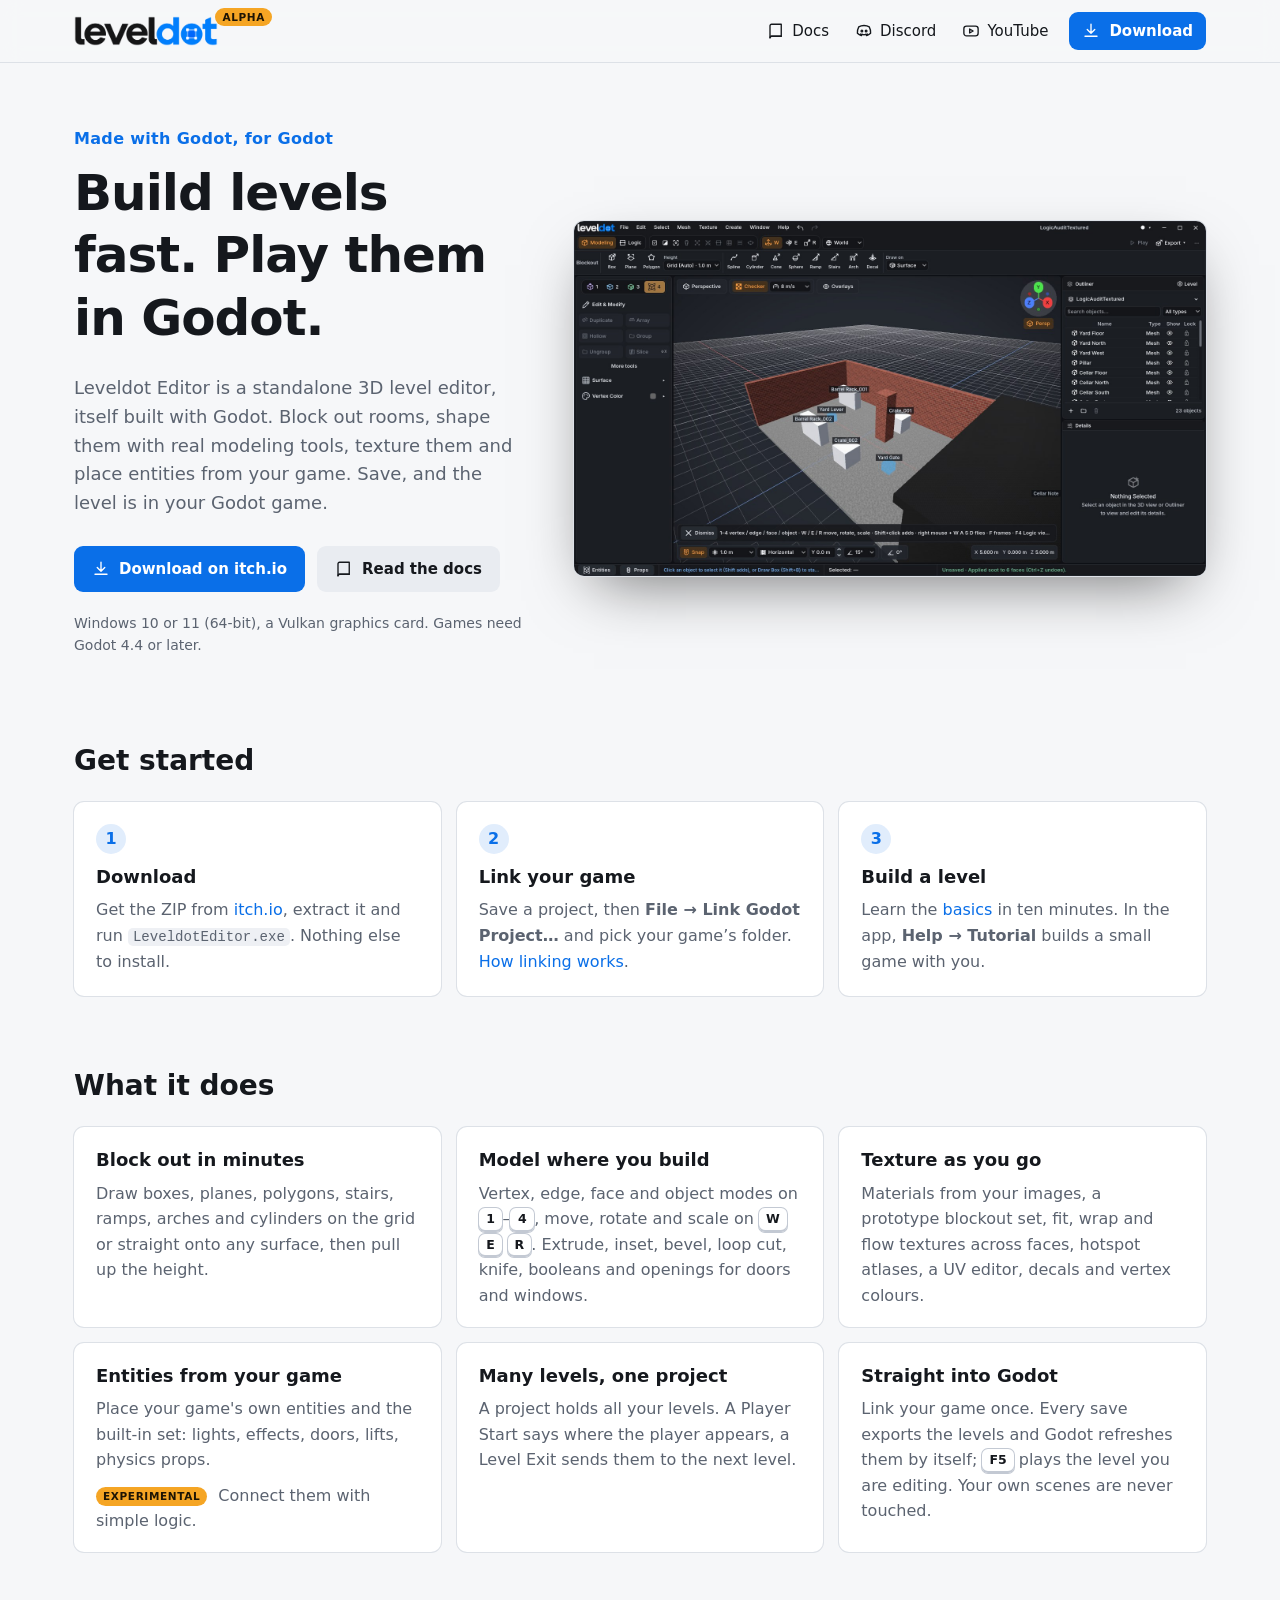
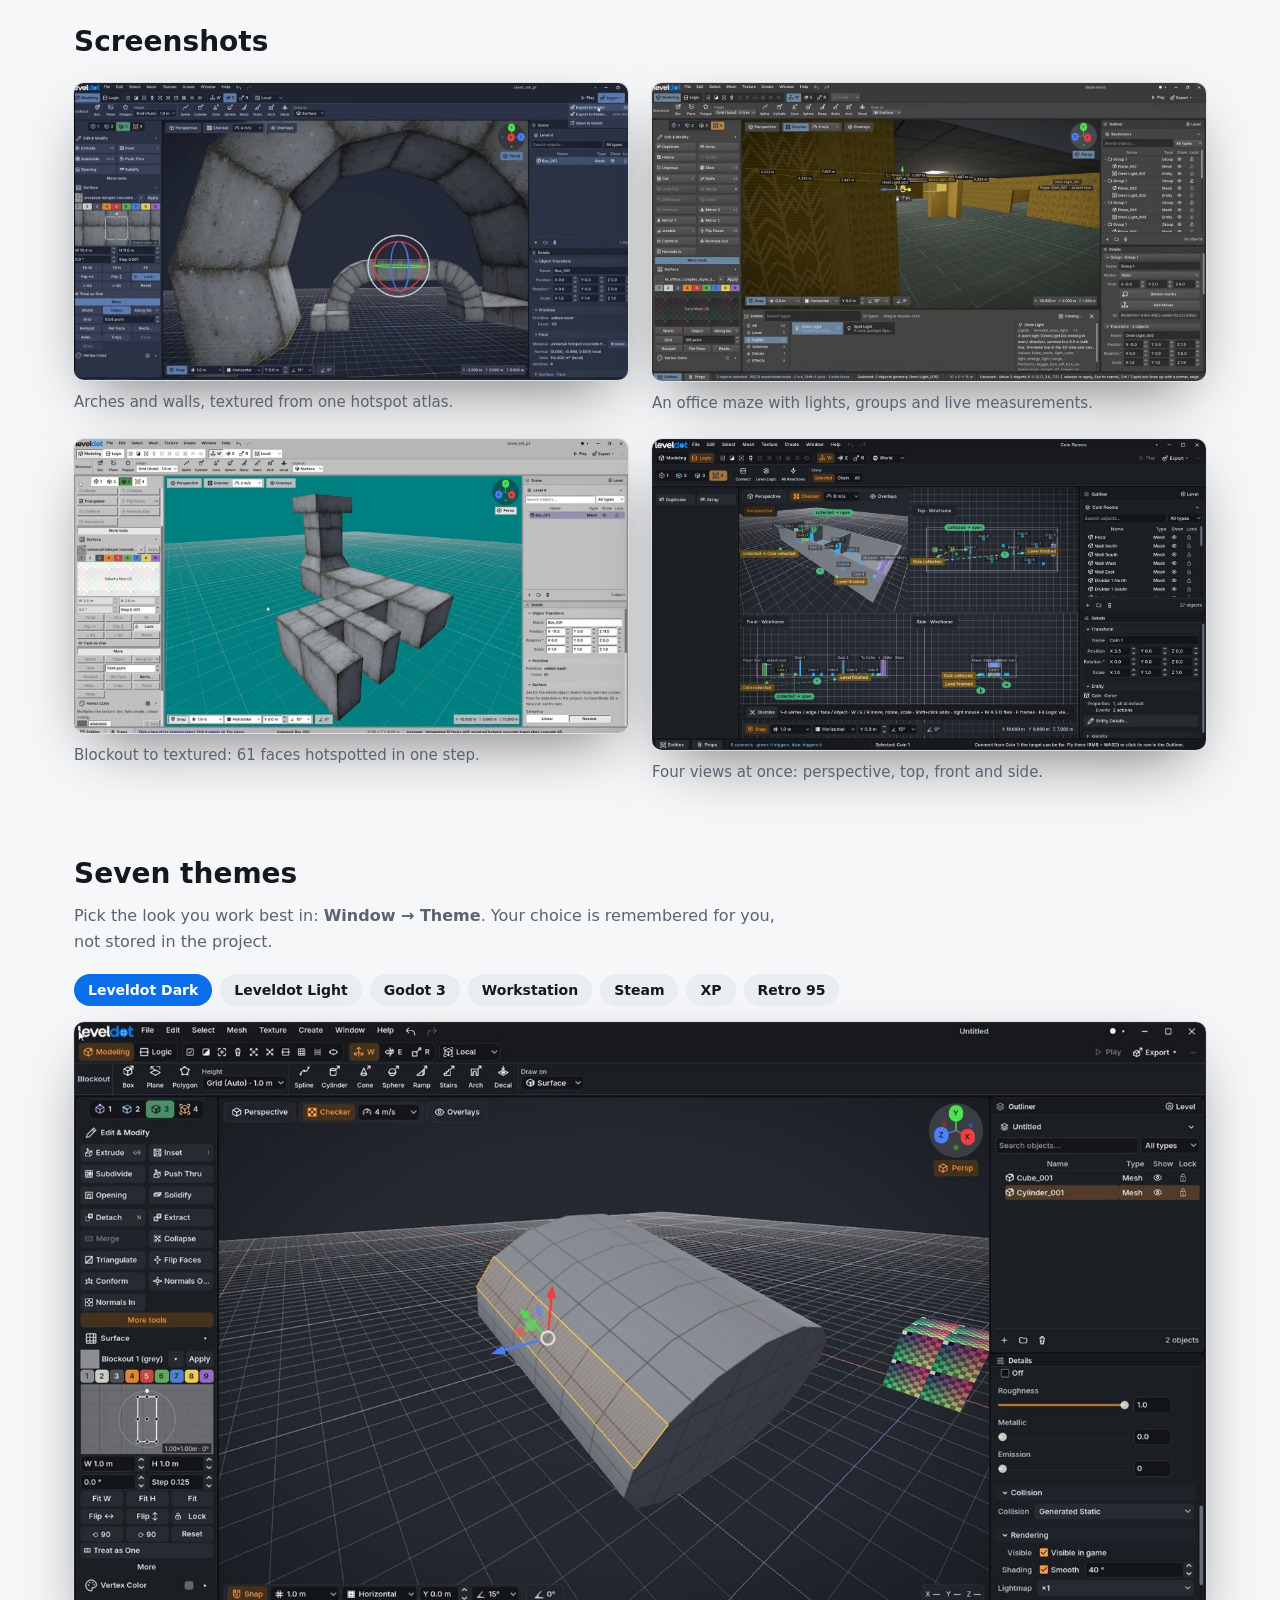
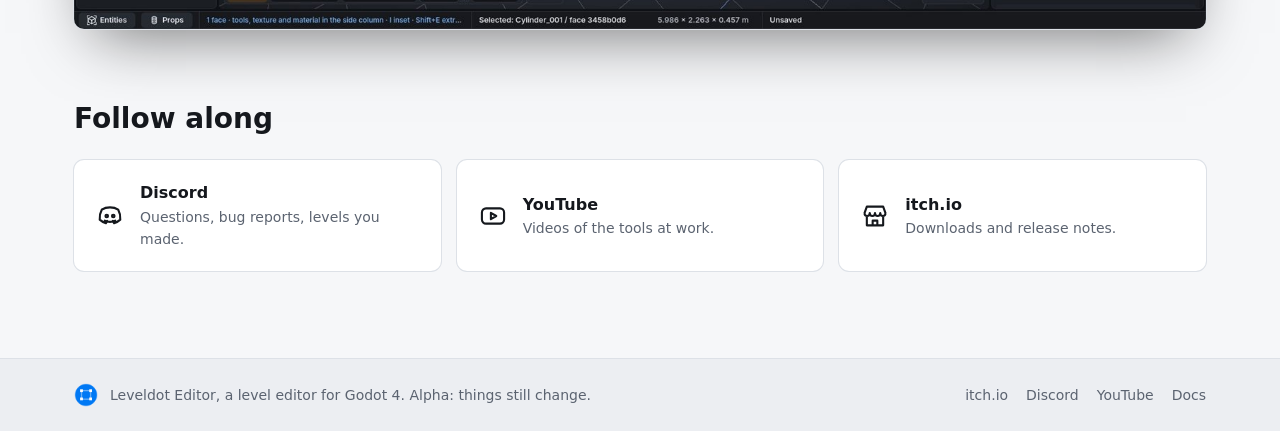
==== site/index.html @ 1302f199 "Docs: entity script rules and a generator example on the logic page Co-Authored-By: Claude Opus 5.5 " ====
<!doctype html>
<html lang="en">
<head>
<meta charset="utf-8">
<meta name="viewport" content="width=device-width, initial-scale=1">
<title>Leveldot Editor · a level editor for Godot 4</title>
<meta name="description" content="Leveldot Editor: block out, model and texture 3D levels, then play them in your Godot 4 game.">
<meta property="og:title" content="Leveldot Editor">
<meta property="og:description" content="A level editor for Godot 4: block out, model and texture levels, then play them in your game.">
<meta property="og:image" content="img/shot-modeling.jpg">
<link rel="icon" href="img/icon.png">
<link rel="stylesheet" href="style.css?v=8663337df9">
</head>
<body>
<header class="top">
  <div class="top-inner">
    <a class="brand" href="index.html" aria-label="Leveldot home, alpha">
      <picture>
        <source srcset="img/logo-light.png" media="(prefers-color-scheme: light)">
        <img src="img/logo-dark.png" alt="Leveldot" width="144" height="31">
      </picture>
      <span class="pill" aria-hidden="true">Alpha</span>
    </a>
    <nav class="top-nav" aria-label="Site">
      <a class="nav-link" href="docs/index.html"><svg class="icon" viewBox="0 0 24 24" aria-hidden="true" fill="none" stroke="currentColor" stroke-width="1.8" stroke-linecap="round" stroke-linejoin="round"><path d="M4 5a2 2 0 0 1 2-2h13v16H6a2 2 0 0 0-2 2V5Z"/><path d="M4 21a2 2 0 0 1 2-2h13"/></svg><span>Docs</span></a>
      <a class="nav-link" href="https://discord.gg/e3CdgVQxp" target="_blank" rel="noopener"><svg class="icon" viewBox="0 0 24 24" aria-hidden="true" fill="none" stroke="currentColor" stroke-width="1.8" stroke-linecap="round" stroke-linejoin="round"><path d="M5 6.5C7 5.2 9 4.6 12 4.6s5 .6 7 1.9c1.4 2.6 2 5.4 1.8 8.6-1.6 1.5-3.4 2.5-5.3 3l-1.1-1.9M5 6.5C3.6 9.1 3 11.9 3.2 15.1c1.6 1.5 3.4 2.5 5.3 3l1.1-1.9M7.5 16c2.9 1.3 6.1 1.3 9 0"/><circle cx="9.2" cy="12" r="1.1"/><circle cx="14.8" cy="12" r="1.1"/></svg><span>Discord</span></a>
      <a class="nav-link" href="https://www.youtube.com/@LeveldotEditor" target="_blank" rel="noopener"><svg class="icon" viewBox="0 0 24 24" aria-hidden="true" fill="none" stroke="currentColor" stroke-width="1.8" stroke-linecap="round" stroke-linejoin="round"><rect x="2.5" y="5.5" width="19" height="13" rx="3.5"/><path d="m10.2 9.3 4.6 2.7-4.6 2.7V9.3Z"/></svg><span>YouTube</span></a>
      <a class="button primary small" href="https://onur-c.itch.io/leveldot-editor" target="_blank" rel="noopener"><svg class="icon" viewBox="0 0 24 24" aria-hidden="true" fill="none" stroke="currentColor" stroke-width="1.8" stroke-linecap="round" stroke-linejoin="round"><path d="M12 3v12m0 0-5-5m5 5 5-5M4 19h16"/></svg><span>Download</span></a>
    </nav>
  </div>
</header>

<main id="main">
  <section class="hero">
    <div class="hero-text">
      <p class="eyebrow">Made with Godot, for Godot</p>
      <h1>Build levels fast. Play them in Godot.</h1>
      <p class="lead">Leveldot Editor is a standalone 3D level editor, itself built with Godot. Block out rooms, shape them with real modeling tools, texture them and place entities from your game. Save, and the level is in your Godot game.</p>
      <div class="actions">
        <a class="button primary" href="https://onur-c.itch.io/leveldot-editor" target="_blank" rel="noopener">
          <svg class="icon" viewBox="0 0 24 24" aria-hidden="true" fill="none" stroke="currentColor" stroke-width="1.8" stroke-linecap="round" stroke-linejoin="round"><path d="M12 3v12m0 0-5-5m5 5 5-5M4 19h16"/></svg>
          <span>Download on itch.io</span>
        </a>
        <a class="button" href="docs/index.html">
          <svg class="icon" viewBox="0 0 24 24" aria-hidden="true" fill="none" stroke="currentColor" stroke-width="1.8" stroke-linecap="round" stroke-linejoin="round"><path d="M4 5a2 2 0 0 1 2-2h13v16H6a2 2 0 0 0-2 2V5Z"/><path d="M4 21a2 2 0 0 1 2-2h13"/></svg>
          <span>Read the docs</span>
        </a>
      </div>
      <p class="fine">Windows 10 or 11 (64-bit), a Vulkan graphics card. Games need Godot 4.4 or later.</p>
    </div>
    <figure class="hero-shot">
      <img src="img/shot-modeling.jpg" alt="Leveldot Editor with a textured yard: brick walls, crates and entities in the 3D view, the Outliner on the right" width="1600" height="900">
    </figure>
  </section>

  <section class="steps" aria-labelledby="steps-title">
    <h2 id="steps-title">Get started</h2>
    <ol class="step-list">
      <li>
        <h3>Download</h3>
        <p>Get the ZIP from <a href="https://onur-c.itch.io/leveldot-editor" target="_blank" rel="noopener">itch.io</a>, extract it and run <code>LeveldotEditor.exe</code>. Nothing else to install.</p>
      </li>
      <li>
        <h3>Link your game</h3>
        <p>Save a project, then <strong>File → Link Godot Project…</strong> and pick your game’s folder. <a href="docs/link-godot.html">How linking works</a>.</p>
      </li>
      <li>
        <h3>Build a level</h3>
        <p>Learn the <a href="docs/basics.html">basics</a> in ten minutes. In the app, <strong>Help → Tutorial</strong> builds a small game with you.</p>
      </li>
    </ol>
  </section>

  <section class="features" aria-labelledby="features-title">
    <h2 id="features-title">What it does</h2>
    <div class="feature-grid">
      <article class="feature">
        <h3>Block out in minutes</h3>
        <p>Draw boxes, planes, polygons, stairs, ramps, arches and cylinders on the grid or straight onto any surface, then pull up the height.</p>
      </article>
      <article class="feature">
        <h3>Model where you build</h3>
        <p>Vertex, edge, face and object modes on <kbd>1</kbd>–<kbd>4</kbd>, move, rotate and scale on <kbd>W</kbd> <kbd>E</kbd> <kbd>R</kbd>. Extrude, inset, bevel, loop cut, knife, booleans and openings for doors and windows.</p>
      </article>
      <article class="feature">
        <h3>Texture as you go</h3>
        <p>Materials from your images, a prototype blockout set, fit, wrap and flow textures across faces, hotspot atlases, a UV editor, decals and vertex colours.</p>
      </article>
      <article class="feature">
        <h3>Entities from your game</h3>
        <p>Place your game's own entities and the built-in set: lights, effects, doors, lifts, physics props.</p>
        <p class="exp-line"><span class="tag-exp">Experimental</span> Connect them with simple logic.</p>
      </article>
      <article class="feature">
        <h3>Many levels, one project</h3>
        <p>A project holds all your levels. A Player Start says where the player appears, a Level Exit sends them to the next level.</p>
      </article>
      <article class="feature">
        <h3>Straight into Godot</h3>
        <p>Link your game once. Every save exports the levels and Godot refreshes them by itself; <kbd>F5</kbd> plays the level you are editing. Your own scenes are never touched.</p>
      </article>
    </div>
  </section>

  <section class="gallery" aria-labelledby="gallery-title">
    <h2 id="gallery-title">Screenshots</h2>
    <div class="shots">
      <figure>
        <a class="zoom" href="img/shot-arches.jpg"><img src="img/shot-arches.jpg" alt="Concrete arches and walls textured from one hotspot atlas" width="1600" height="858" loading="lazy"></a>
        <figcaption>Arches and walls, textured from one hotspot atlas.</figcaption>
      </figure>
      <figure>
        <a class="zoom" href="img/shot-backrooms.jpg"><img src="img/shot-backrooms.jpg" alt="An office level with yellow wallpaper, ceiling lights and measurements in the 3D view" width="1600" height="859" loading="lazy"></a>
        <figcaption>An office maze with lights, groups and live measurements.</figcaption>
      </figure>
      <figure>
        <a class="zoom" href="img/shot-hotspot.jpg"><img src="img/shot-hotspot.jpg" alt="Blocky concrete level: 61 faces textured in one step" width="1600" height="850" loading="lazy"></a>
        <figcaption>Blockout to textured: 61 faces hotspotted in one step.</figcaption>
      </figure>
      <figure>
        <a class="zoom" href="img/shot-four-views.jpg"><img src="img/shot-four-views.jpg" alt="Four views: perspective, top, front and side" width="1600" height="900" loading="lazy"></a>
        <figcaption>Four views at once: perspective, top, front and side.</figcaption>
      </figure>
    </div>
  </section>

  <section class="themes" aria-labelledby="themes-title">
    <h2 id="themes-title">Seven themes</h2>
    <p class="section-lead">Pick the look you work best in: <strong>Window → Theme</strong>. Your choice is remembered for you, not stored in the project.</p>
    <div class="theme-tabs" role="tablist" aria-label="Themes">
        <button type="button" class="theme-tab" role="tab" aria-selected="true" data-src="img/theme-dark.jpg" data-name="Leveldot Dark">Leveldot Dark</button>
        <button type="button" class="theme-tab" role="tab" aria-selected="false" data-src="img/theme-light.jpg" data-name="Leveldot Light">Leveldot Light</button>
        <button type="button" class="theme-tab" role="tab" aria-selected="false" data-src="img/theme-godot3.jpg" data-name="Godot 3">Godot 3</button>
        <button type="button" class="theme-tab" role="tab" aria-selected="false" data-src="img/theme-workstation.jpg" data-name="Workstation">Workstation</button>
        <button type="button" class="theme-tab" role="tab" aria-selected="false" data-src="img/theme-steam.jpg" data-name="Steam">Steam</button>
        <button type="button" class="theme-tab" role="tab" aria-selected="false" data-src="img/theme-xp.jpg" data-name="XP">XP</button>
        <button type="button" class="theme-tab" role="tab" aria-selected="false" data-src="img/theme-retro.jpg" data-name="Retro 95">Retro 95</button>
    </div>
    <figure class="theme-shot">
      <a class="zoom" href="img/theme-dark.jpg"><img id="theme-img" src="img/theme-dark.jpg" alt="The editor in the Leveldot Dark theme" width="1600" height="858"></a>
    </figure>
  </section>

  <section class="community" aria-labelledby="community-title">
    <h2 id="community-title">Follow along</h2>
    <div class="community-links">
      <a class="community-card" href="https://discord.gg/e3CdgVQxp" target="_blank" rel="noopener">
        <svg class="icon big" viewBox="0 0 24 24" aria-hidden="true" fill="none" stroke="currentColor" stroke-width="1.8" stroke-linecap="round" stroke-linejoin="round"><path d="M5 6.5C7 5.2 9 4.6 12 4.6s5 .6 7 1.9c1.4 2.6 2 5.4 1.8 8.6-1.6 1.5-3.4 2.5-5.3 3l-1.1-1.9M5 6.5C3.6 9.1 3 11.9 3.2 15.1c1.6 1.5 3.4 2.5 5.3 3l1.1-1.9M7.5 16c2.9 1.3 6.1 1.3 9 0"/><circle cx="9.2" cy="12" r="1.1"/><circle cx="14.8" cy="12" r="1.1"/></svg>
        <span><strong>Discord</strong><span class="muted">Questions, bug reports, levels you made.</span></span>
      </a>
      <a class="community-card" href="https://www.youtube.com/@LeveldotEditor" target="_blank" rel="noopener">
        <svg class="icon big" viewBox="0 0 24 24" aria-hidden="true" fill="none" stroke="currentColor" stroke-width="1.8" stroke-linecap="round" stroke-linejoin="round"><rect x="2.5" y="5.5" width="19" height="13" rx="3.5"/><path d="m10.2 9.3 4.6 2.7-4.6 2.7V9.3Z"/></svg>
        <span><strong>YouTube</strong><span class="muted">Videos of the tools at work.</span></span>
      </a>
      <a class="community-card" href="https://onur-c.itch.io/leveldot-editor" target="_blank" rel="noopener">
        <svg class="icon big" viewBox="0 0 24 24" aria-hidden="true" fill="none" stroke="currentColor" stroke-width="1.8" stroke-linecap="round" stroke-linejoin="round"><path d="M3 9.5 5 4h14l2 5.5M3 9.5c0 1.4 1 2.5 2.25 2.5S7.5 10.9 7.5 9.5c0 1.4 1 2.5 2.25 2.5S12 10.9 12 9.5c0 1.4 1 2.5 2.25 2.5s2.25-1.1 2.25-2.5c0 1.4 1 2.5 2.25 2.5S21 10.9 21 9.5M5 12v8h14v-8M10 20v-4h4v4"/></svg>
        <span><strong>itch.io</strong><span class="muted">Downloads and release notes.</span></span>
      </a>
    </div>
  </section>
</main>

<footer class="foot">
  <div class="foot-inner">
    <img src="img/icon.png" alt="" width="24" height="24">
    <span>Leveldot Editor, a level editor for Godot 4. Alpha: things still change.</span>
    <nav aria-label="Elsewhere">
      <a href="https://onur-c.itch.io/leveldot-editor" target="_blank" rel="noopener">itch.io</a>
      <a href="https://discord.gg/e3CdgVQxp" target="_blank" rel="noopener">Discord</a>
      <a href="https://www.youtube.com/@LeveldotEditor" target="_blank" rel="noopener">YouTube</a>
      <a href="docs/index.html">Docs</a>
    </nav>
  </div>
</footer>
<dialog id="lightbox" class="lightbox" aria-label="Screenshot" tabindex="-1">
  <button type="button" class="lb-close" aria-label="Close">&times;</button>
  <button type="button" class="lb-prev" aria-label="Previous">&#8249;</button>
  <figure><img alt=""><figcaption></figcaption></figure>
  <button type="button" class="lb-next" aria-label="Next">&#8250;</button>
</dialog>
<script src="home.js?v=877795b13f"></script>
</body>
</html>
---- site/style.css ----
/* Leveldot site. Dark by default like the editor; light when the system asks for it. */
:root {
  --bg: #121418;
  --bg-raised: #1a1d23;
  --bg-sunken: #0d0f12;
  --fill: #23272f;
  --fill-hover: #2c313a;
  --line: #2a2e36;
  --text: #e8eaee;
  --text-muted: #9aa1ad;
  --accent: #1a82ff;
  --accent-hover: #3d95ff;
  --accent-ink: #ffffff;
  --accent-soft: rgba(26, 130, 255, 0.16);
  --pill: #f5a524;
  --pill-ink: #1d1404;
  --key-bg: #2a2f38;
  --key-edge: #0b0d10;
  --code-bg: #1f232a;
  --radius: 10px;
  --max: 1180px;
  --font: "Inter", "Segoe UI", system-ui, -apple-system, Roboto, sans-serif;
  --mono: "Cascadia Code", "JetBrains Mono", Consolas, ui-monospace, monospace;
  color-scheme: dark;
}
@media (prefers-color-scheme: light) {
  :root {
    --bg: #f6f7f9;
    --bg-raised: #ffffff;
    --bg-sunken: #eceef2;
    --fill: #e9ecf1;
    --fill-hover: #dfe3ea;
    --line: #dde1e7;
    --text: #15181d;
    --text-muted: #5b6370;
    --accent: #0a6fe8;
    --accent-hover: #075bc0;
    --accent-soft: rgba(10, 111, 232, 0.12);
    --key-bg: #ffffff;
    --key-edge: #c3c9d3;
    --code-bg: #eef0f4;
    color-scheme: light;
  }
}

* { box-sizing: border-box; }
[hidden] { display: none !important; }
html { scroll-padding-top: 76px; }
body {
  margin: 0;
  background: var(--bg);
  color: var(--text);
  font: 16px/1.6 var(--font);
  -webkit-font-smoothing: antialiased;
}
img { max-width: 100%; height: auto; display: block; }
a { color: var(--accent); text-decoration: none; }
a:hover { text-decoration: underline; }
a:focus-visible, button:focus-visible, input:focus-visible, summary:focus-visible { outline: 2px solid var(--accent); outline-offset: 2px; border-radius: 6px; }
h1, h2, h3 { line-height: 1.25; margin: 0 0 .5em; }
code, kbd { font-family: var(--mono); font-size: .88em; font-variant-ligatures: none; }
code { background: var(--code-bg); padding: .1em .35em; border-radius: 5px; }
kbd {
  display: inline-block; min-width: 1.9em; text-align: center;
  font: 600 12.5px/1 var(--font);
  background: var(--key-bg); color: var(--text);
  padding: 5px 7px 6px; border-radius: 6px;
  box-shadow: inset 0 -2px 0 var(--key-edge), 0 0 0 1px var(--key-edge);
  white-space: nowrap; vertical-align: 1px;
}
.keys { display: inline-flex; flex-wrap: wrap; align-items: center; gap: 6px; vertical-align: middle; }
.combo { display: inline-flex; align-items: center; gap: 3px; white-space: nowrap; }
.plus, .or { color: var(--text-muted); font-size: 12px; }
.muted { color: var(--text-muted); }
.visually-hidden { position: absolute; width: 1px; height: 1px; overflow: hidden; clip: rect(0 0 0 0); white-space: nowrap; }

.icon { width: 18px; height: 18px; flex: none; }
.icon.big { width: 28px; height: 28px; }

/* ---- header */
.top {
  position: sticky; top: 0; z-index: 10;
  background: color-mix(in srgb, var(--bg) 88%, transparent);
  backdrop-filter: blur(10px);
  box-shadow: 0 1px 0 var(--line);
}
.top-inner {
  max-width: var(--max); margin: 0 auto; padding: 12px 24px;
  display: flex; align-items: center; justify-content: space-between; gap: 16px;
}
.brand { position: relative; display: inline-block; padding: 8px 54px 0 0; margin-top: -8px; }
.brand:hover { text-decoration: none; }
.brand img { width: 144px; height: auto; }
.pill {
  position: absolute; top: 0; right: 0;
  background: var(--pill); color: var(--pill-ink);
  font: 700 10.5px/1 var(--font); letter-spacing: .06em; text-transform: uppercase;
  padding: 4px 7px; border-radius: 999px;
}
.tag-exp {
  display: inline-block; vertical-align: middle; margin-left: 6px;
  background: var(--pill); color: var(--pill-ink);
  font: 700 10.5px/1 var(--font); letter-spacing: .06em; text-transform: uppercase;
  padding: 4px 7px; border-radius: 999px;
}
.top-nav { display: flex; align-items: center; gap: 4px; }
.nav-link {
  display: inline-flex; align-items: center; gap: 7px;
  color: var(--text); padding: 7px 11px; border-radius: 8px; font-size: 15px;
}
.nav-link:hover { background: var(--fill); text-decoration: none; }
.nav-link[aria-current="page"] { background: var(--fill); }

/* ---- buttons */
.button {
  display: inline-flex; align-items: center; gap: 9px;
  padding: 11px 18px; border-radius: 9px;
  background: var(--fill); color: var(--text);
  font-weight: 600; font-size: 15px;
}
.button:hover { background: var(--fill-hover); text-decoration: none; }
.button.primary { background: var(--accent); color: var(--accent-ink); }
.button.primary:hover { background: var(--accent-hover); }
.button.small { padding: 7px 13px; margin-left: 6px; }

/* ---- home */
main { display: block; }
section { max-width: var(--max); margin: 0 auto; padding: 72px 24px 0; }
section > h2 { font-size: 28px; margin-bottom: 24px; }
.hero { display: grid; grid-template-columns: minmax(0, 5fr) minmax(0, 7fr); gap: 48px; align-items: center; padding-top: 64px; }
.eyebrow { color: var(--accent); font-weight: 600; margin: 0 0 10px; letter-spacing: .02em; }
.hero h1 { font-size: clamp(32px, 4.4vw, 50px); letter-spacing: -.02em; }
.lead { font-size: 18px; color: var(--text-muted); margin: 0 0 28px; }
.actions { display: flex; flex-wrap: wrap; gap: 12px; }
.fine { font-size: 14px; color: var(--text-muted); margin-top: 20px; }
.hero-shot { margin: 0; }
.hero-shot img, .shots img {
  border-radius: var(--radius);
  box-shadow: 0 0 0 1px var(--line), 0 24px 60px -20px rgba(0, 0, 0, .55);
}

.feature-grid { display: grid; grid-template-columns: repeat(3, minmax(0, 1fr)); gap: 16px; }
.feature { background: var(--bg-raised); border-radius: var(--radius); padding: 22px 22px 18px; box-shadow: 0 0 0 1px var(--line); }
.feature h3 { font-size: 18px; }
.feature p { margin: 0; color: var(--text-muted); }
.feature .exp-line { margin-top: 10px; }
.exp-line .tag-exp { margin: 0 6px 0 0; }

.shots { display: grid; grid-template-columns: repeat(2, minmax(0, 1fr)); gap: 24px; }
.shots figure { margin: 0; }
.shots figcaption { color: var(--text-muted); font-size: 15px; margin-top: 10px; }

.zoom { display: block; cursor: zoom-in; }
.section-lead { color: var(--text-muted); margin: -12px 0 20px; max-width: 70ch; }

/* theme switcher */
.theme-tabs { display: flex; flex-wrap: wrap; gap: 8px; margin-bottom: 16px; }
.theme-tab {
  font: 600 14px/1 var(--font); color: var(--text); background: var(--fill);
  border: 0; border-radius: 999px; padding: 9px 14px; cursor: pointer;
}
.theme-tab:hover { background: var(--fill-hover); }
.theme-tab[aria-selected="true"] { background: var(--accent); color: var(--accent-ink); }
.theme-shot { margin: 0; }
.theme-shot img { border-radius: var(--radius); box-shadow: 0 0 0 1px var(--line), 0 24px 60px -20px rgba(0, 0, 0, .55); }

/* lightbox */
.lightbox {
  border: 0; padding: 0; background: transparent; max-width: 100vw; max-height: 100vh;
  width: 100vw; height: 100vh; overflow: hidden;
}
.lightbox::backdrop { background: rgba(5, 6, 8, .88); }
.lightbox[open] { display: flex; align-items: center; justify-content: center; }
.lightbox figure { margin: 0; display: flex; flex-direction: column; align-items: center; gap: 10px; pointer-events: none; }
.lightbox img { max-width: calc(100vw - 140px); max-height: calc(100vh - 90px); width: auto; border-radius: 8px; }
.lightbox figcaption { color: #d7dbe2; font-size: 15px; }
.lightbox button {
  position: absolute; display: grid; place-items: center; width: 44px; height: 44px;
  border: 0; border-radius: 50%; background: rgba(255, 255, 255, .12); color: #fff;
  font: 400 30px/1 var(--font); cursor: pointer;
}
.lightbox button:hover, .lightbox button:focus-visible { background: rgba(255, 255, 255, .28); outline: none; }
.lightbox:focus { outline: none; }
@media (max-width: 760px) {
  .lightbox img { max-width: calc(100vw - 24px); max-height: calc(100vh - 150px); }
  .lightbox .lb-prev, .lightbox .lb-next { top: auto; bottom: 20px; transform: none; }
  .lightbox .lb-prev { left: calc(50% - 56px); }
  .lightbox .lb-next { right: calc(50% - 56px); }
}
.lb-close { top: 16px; right: 16px; }
.lb-prev { left: 16px; top: 50%; transform: translateY(-50%); }
.lb-next { right: 16px; top: 50%; transform: translateY(-50%); }

.step-list { list-style: none; padding: 0; margin: 0; counter-reset: step; display: grid; grid-template-columns: repeat(3, minmax(0, 1fr)); gap: 16px; }
.step-list li { counter-increment: step; background: var(--bg-raised); border-radius: var(--radius); padding: 22px; box-shadow: 0 0 0 1px var(--line); }
.step-list li::before {
  content: counter(step);
  display: inline-grid; place-items: center; width: 30px; height: 30px; margin-bottom: 12px;
  border-radius: 50%; background: var(--accent-soft); color: var(--accent); font-weight: 700;
}
.step-list h3 { font-size: 18px; }
.step-list p { margin: 0; color: var(--text-muted); }

.community-links { display: grid; grid-template-columns: repeat(3, minmax(0, 1fr)); gap: 16px; }
.community-card {
  display: flex; align-items: center; gap: 16px; padding: 20px 22px;
  background: var(--bg-raised); border-radius: var(--radius); box-shadow: 0 0 0 1px var(--line); color: var(--text);
}
.community-card:hover { background: var(--fill); text-decoration: none; }
.community-card > span { display: flex; flex-direction: column; }
.community-card .muted { font-size: 14px; }

/* ---- footer */
.foot { margin-top: 88px; box-shadow: 0 -1px 0 var(--line); background: var(--bg-sunken); }
.foot-inner {
  max-width: var(--max); margin: 0 auto; padding: 24px;
  display: flex; align-items: center; gap: 12px; flex-wrap: wrap; color: var(--text-muted); font-size: 14px;
}
.foot-inner nav { margin-left: auto; display: flex; gap: 18px; }
.foot-inner nav a { color: var(--text-muted); }
.foot-inner nav a:hover { color: var(--text); }

/* ---- docs layout */
.docs-layout {
  max-width: 1320px; margin: 0 auto; padding: 0 24px;
  display: grid; grid-template-columns: 200px minmax(0, 1fr) 200px; gap: 48px;
}
.docs-layout.wide { grid-template-columns: 200px minmax(0, 1fr); }
.sidebar, .toc { position: sticky; top: 76px; align-self: start; max-height: calc(100vh - 92px); overflow-y: auto; padding: 32px 0 24px; }
.side-title, .toc-title { font-size: 13px; text-transform: uppercase; letter-spacing: .06em; color: var(--text-muted); margin: 0 0 10px; font-weight: 600; }
.sidebar a { display: block; color: var(--text); padding: 7px 12px; border-radius: 8px; font-size: 15px; }
.sidebar a:hover { background: var(--fill); text-decoration: none; }
.sidebar a[aria-current="page"] { background: var(--accent-soft); color: var(--accent); font-weight: 600; }
.toc ul { list-style: none; margin: 0; padding: 0; }
.toc a { display: block; color: var(--text-muted); padding: 4px 10px; border-radius: 6px; font-size: 14px; }
.toc a:hover { color: var(--text); background: var(--fill); text-decoration: none; }
.toc a.active { color: var(--text); background: var(--fill); }

/* ---- docs content */
.doc { padding: 32px 0 0; min-width: 0; max-width: 800px; }
.docs-layout.wide .doc { max-width: none; }
.doc h1 { font-size: 36px; letter-spacing: -.015em; margin-bottom: 10px; }
.doc .lead { font-size: 18px; margin-bottom: 8px; }
.doc h2 { font-size: 22px; margin: 2.2em 0 .7em; }
.doc h3 { font-size: 17px; margin-top: 1.6em; }
.doc p { margin: 0 0 1em; }
.doc ul { padding-left: 1.2em; margin: 0 0 1em; }
.doc li { margin: .45em 0; }
.doc li::marker { color: var(--text-muted); }

/* numbered steps */
.doc ol { list-style: none; padding: 0; margin: 0 0 1.2em; counter-reset: step; display: grid; gap: 8px; }
.doc ol > li {
  counter-increment: step; position: relative; margin: 0;
  background: var(--bg-raised); border-radius: var(--radius); padding: 12px 16px 12px 54px;
  box-shadow: 0 0 0 1px var(--line);
}
.doc ol > li::before {
  content: counter(step); position: absolute; left: 14px; top: 11px;
  display: grid; place-items: center; width: 26px; height: 26px; border-radius: 50%;
  background: var(--accent-soft); color: var(--accent); font-weight: 700; font-size: 14px;
}

/* tables */
.doc table { border-collapse: collapse; width: 100%; font-size: 15px; margin: 4px 0 1.2em; }
.doc th, .doc td { text-align: left; vertical-align: middle; padding: 9px 12px; box-shadow: inset 0 -1px 0 var(--line); }
.doc th { font-size: 13px; text-transform: uppercase; letter-spacing: .05em; color: var(--text-muted); font-weight: 600; }
.doc tbody tr:hover td { background: var(--bg-raised); }
/* tables of the same kind line up under each other */
.doc table:has(th:nth-child(3)) { table-layout: fixed; }
.doc table:has(th:nth-child(3)) th:nth-child(1) { width: 26%; }
.doc table:has(th:nth-child(3)) th:nth-child(2) { width: 30%; }

.doc pre { background: var(--code-bg); border-radius: 8px; padding: 14px 16px; overflow-x: auto; font-size: 14px; line-height: 1.5; }
.doc pre code { background: none; padding: 0; }

/* cards, notes */
.cards { display: grid; gap: 12px; margin: 0 0 1.2em; }
.cards.three { grid-template-columns: repeat(3, minmax(0, 1fr)); }
.card { background: var(--bg-raised); border-radius: var(--radius); padding: 14px 16px; box-shadow: 0 0 0 1px var(--line); }
.card p { margin: 0; color: var(--text-muted); font-size: 15px; }
.card .card-title { color: var(--text); font-weight: 600; margin-bottom: 2px; }
.note { background: var(--accent-soft); border-radius: var(--radius); padding: 14px 16px; margin: 0 0 1.2em; }
.note p { margin: 0; }

/* diagram: boxes and arrows */
.flow { display: flex; align-items: stretch; margin: 8px 0 1.4em; }
.flow .node {
  flex: 1 1 0; min-width: 0; background: var(--bg-raised); border-radius: var(--radius);
  padding: 14px 16px; box-shadow: 0 0 0 1px var(--line);
}
.flow .node.accent { background: var(--accent-soft); box-shadow: none; }
.flow .node p { margin: 0; }
.node-kicker { font-size: 12px; text-transform: uppercase; letter-spacing: .06em; color: var(--text-muted); font-weight: 600; }
.node-title { font-weight: 600; margin-top: 4px !important; }
.node-text { color: var(--text-muted); font-size: 14px; margin-top: 2px !important; }
.flow .edge {
  flex: 0 0 auto; display: flex; flex-direction: column; align-items: center; justify-content: center;
  gap: 2px; padding: 0 10px; max-width: 130px; text-align: center; color: var(--text-muted); font-size: 13px;
}
.flow .edge::after { content: "→"; font-size: 22px; line-height: 1; color: var(--accent); }

/* diagram: file tree */
.tree pre { background: var(--bg-raised); box-shadow: 0 0 0 1px var(--line); font-size: 14px; }
.tree pre span { color: var(--text-muted); font-family: var(--font); }

/* screenshot of the window with numbered pins */
.annotated { margin: 8px 0 14px; }
.annotated-img { position: relative; border-radius: var(--radius); box-shadow: 0 0 0 1px var(--line), 0 18px 40px -18px rgba(0, 0, 0, .5); }
.annotated-img img { border-radius: var(--radius); }
.pin {
  position: absolute; transform: translate(-50%, -50%);
  display: grid; place-items: center; width: 28px; height: 28px; border-radius: 50%;
  background: var(--pill); color: var(--pill-ink); font: 700 14px/1 var(--font);
  box-shadow: 0 0 0 3px rgba(0, 0, 0, .45);
}
.doc ol.legend { display: grid; grid-template-columns: repeat(2, minmax(0, 1fr)); gap: 6px 24px; counter-reset: pin; }
.doc ol.legend > li { counter-increment: pin; background: none; box-shadow: none; padding: 4px 0 4px 38px; }
.doc ol.legend > li::before {
  content: counter(pin); left: 0; top: 4px; background: var(--pill); color: var(--pill-ink);
}

/* a strip of the app's own UI */
.ui-strip { margin: 6px 0 14px; display: flex; align-items: center; gap: 14px; flex-wrap: wrap; }
.ui-strip img { width: auto; max-width: 100%; border-radius: 8px; box-shadow: 0 0 0 1px var(--line), 0 10px 24px -14px rgba(0, 0, 0, .6); }
.ui-strip figcaption { color: var(--text-muted); font-size: 14px; }

/* key cards and chips */
.keycards { display: grid; grid-template-columns: repeat(4, minmax(0, 1fr)); gap: 10px; margin: 8px 0 1em; }
.keycard {
  display: flex; flex-direction: column; align-items: center; gap: 8px; padding: 14px 8px;
  background: var(--bg-raised); border-radius: var(--radius); box-shadow: 0 0 0 1px var(--line);
}
.keycard kbd { font-size: 16px; min-width: 2.2em; padding: 8px 10px 9px; }
.keycard > span:last-child { font-weight: 600; }
.chips { display: flex; flex-wrap: wrap; gap: 8px; margin: 4px 0 1em; }
.chip {
  display: inline-flex; align-items: center; gap: 8px; padding: 6px 12px;
  background: var(--bg-raised); border-radius: 999px; box-shadow: 0 0 0 1px var(--line); font-size: 15px;
}

/* problems */
.doc details { background: var(--bg-raised); border-radius: var(--radius); box-shadow: 0 0 0 1px var(--line); margin: 0 0 8px; }
.doc summary { cursor: pointer; padding: 12px 16px; font-weight: 600; list-style-position: inside; }
.doc summary:hover { background: var(--fill); border-radius: var(--radius); }
.doc details[open] summary { background: var(--fill); border-radius: var(--radius) var(--radius) 0 0; }
.doc details > p { margin: 0; padding: 12px 16px 14px; }
.doc details table { margin: 0; font-size: 14px; }
.doc details td:first-child { font-family: var(--mono); white-space: nowrap; }

/* previous / next */
.pager { display: flex; gap: 12px; margin-top: 56px; }
.pager a {
  flex: 1 1 0; display: flex; align-items: center; gap: 12px; padding: 14px 16px;
  background: var(--bg-raised); border-radius: var(--radius); box-shadow: 0 0 0 1px var(--line); color: var(--text); font-weight: 600;
}
.pager a:hover { background: var(--fill); text-decoration: none; }
.pager small { display: block; color: var(--text-muted); font-weight: 400; font-size: 13px; }
.pager-next { justify-content: flex-end; text-align: right; margin-left: auto; }
.pager a:only-child.pager-prev { flex: 0 1 50%; }
.pager a:only-child.pager-next { flex: 0 1 50%; }

/* shortcuts cheat sheet */
.sc-tools { display: flex; flex-wrap: wrap; align-items: center; gap: 12px 20px; margin: 20px 0 8px; }
.filter { flex: 1 1 320px; max-width: 520px; }
.filter input {
  width: 100%; padding: 11px 14px; border-radius: 9px; border: 0;
  background: var(--fill); color: var(--text); font: inherit;
}
.filter input::placeholder { color: var(--text-muted); }
.toggle { display: inline-flex; align-items: center; gap: 8px; color: var(--text-muted); font-size: 15px; cursor: pointer; }
.toggle input { accent-color: var(--accent); width: 16px; height: 16px; }
.sc-grid { display: grid; grid-template-columns: repeat(auto-fill, minmax(380px, 1fr)); gap: 20px; align-items: start; margin-top: 20px; }
.sc-card {
  margin: 0; max-width: none; width: 100%; padding: 6px 0 4px;
  background: var(--bg-raised); border-radius: var(--radius); box-shadow: 0 0 0 1px var(--line);
}
.sc-card h2 { font-size: 15px; margin: 0; padding: 10px 16px 8px; text-transform: uppercase; letter-spacing: .05em; color: var(--accent); }
.sc-list { list-style: none; margin: 0; padding: 0; }
.sc {
  display: flex; align-items: center; justify-content: space-between; gap: 12px;
  padding: 7px 16px; font-size: 15px; cursor: default;
}
.sc:hover { background: var(--fill); }
.sc-name { min-width: 0; }
.sc .mode { margin-left: 8px; font-size: 11.5px; color: var(--text-muted); background: var(--fill); padding: 2px 7px; border-radius: 999px; white-space: nowrap; }
.sc:hover .mode { background: var(--fill-hover); }
.sc .keys { justify-content: flex-end; flex: none; max-width: 55%; }
.nokey { color: var(--text-muted); font-size: 13px; }
.sc.unbound .sc-name { color: var(--text-muted); }

/* ---- narrow screens */
@media (max-width: 1100px) {
  .docs-layout { grid-template-columns: 180px minmax(0, 1fr); gap: 40px; }
  .toc { display: none; }
}
@media (max-width: 900px) {
  .hero { grid-template-columns: 1fr; gap: 32px; padding-top: 40px; }
  .feature-grid, .step-list, .community-links { grid-template-columns: 1fr; }
  .shots { grid-template-columns: 1fr; }
  section { padding-top: 56px; }
}
@media (max-width: 760px) {
  .top-inner { padding: 10px 16px; }
  .brand img { width: 112px; }
  .brand { padding-right: 50px; }
  .nav-link span { display: none; }
  .nav-link { padding: 8px; }
  .button.small span { display: none; }
  .button.small { padding: 8px; }
  section { padding-left: 16px; padding-right: 16px; }
  .docs-layout, .docs-layout.wide { grid-template-columns: 1fr; padding: 0 16px; gap: 0; }
  .sidebar { position: static; max-height: none; padding: 16px 0 0; display: flex; flex-wrap: wrap; gap: 6px; }
  .side-title { width: 100%; }
  .sidebar a { background: var(--fill); }
  .doc h1 { font-size: 30px; }
  .foot-inner nav { margin-left: 0; width: 100%; }
  .cards.three { grid-template-columns: 1fr; }
  .keycards { grid-template-columns: repeat(2, minmax(0, 1fr)); }
  .flow { flex-direction: column; }
  .flow .edge { max-width: none; padding: 6px 0; }
  .flow .edge::after { content: "↓"; }
  .doc ol.legend { grid-template-columns: 1fr; }
  .pin { width: 20px; height: 20px; font-size: 11px; box-shadow: 0 0 0 2px rgba(0, 0, 0, .45); }
  .doc table { display: block; overflow-x: auto; }
  .sc .keys { max-width: 50%; }
  .pager { flex-direction: column; }
  .pager a:only-child.pager-prev, .pager a:only-child.pager-next { flex: 1 1 auto; }
}
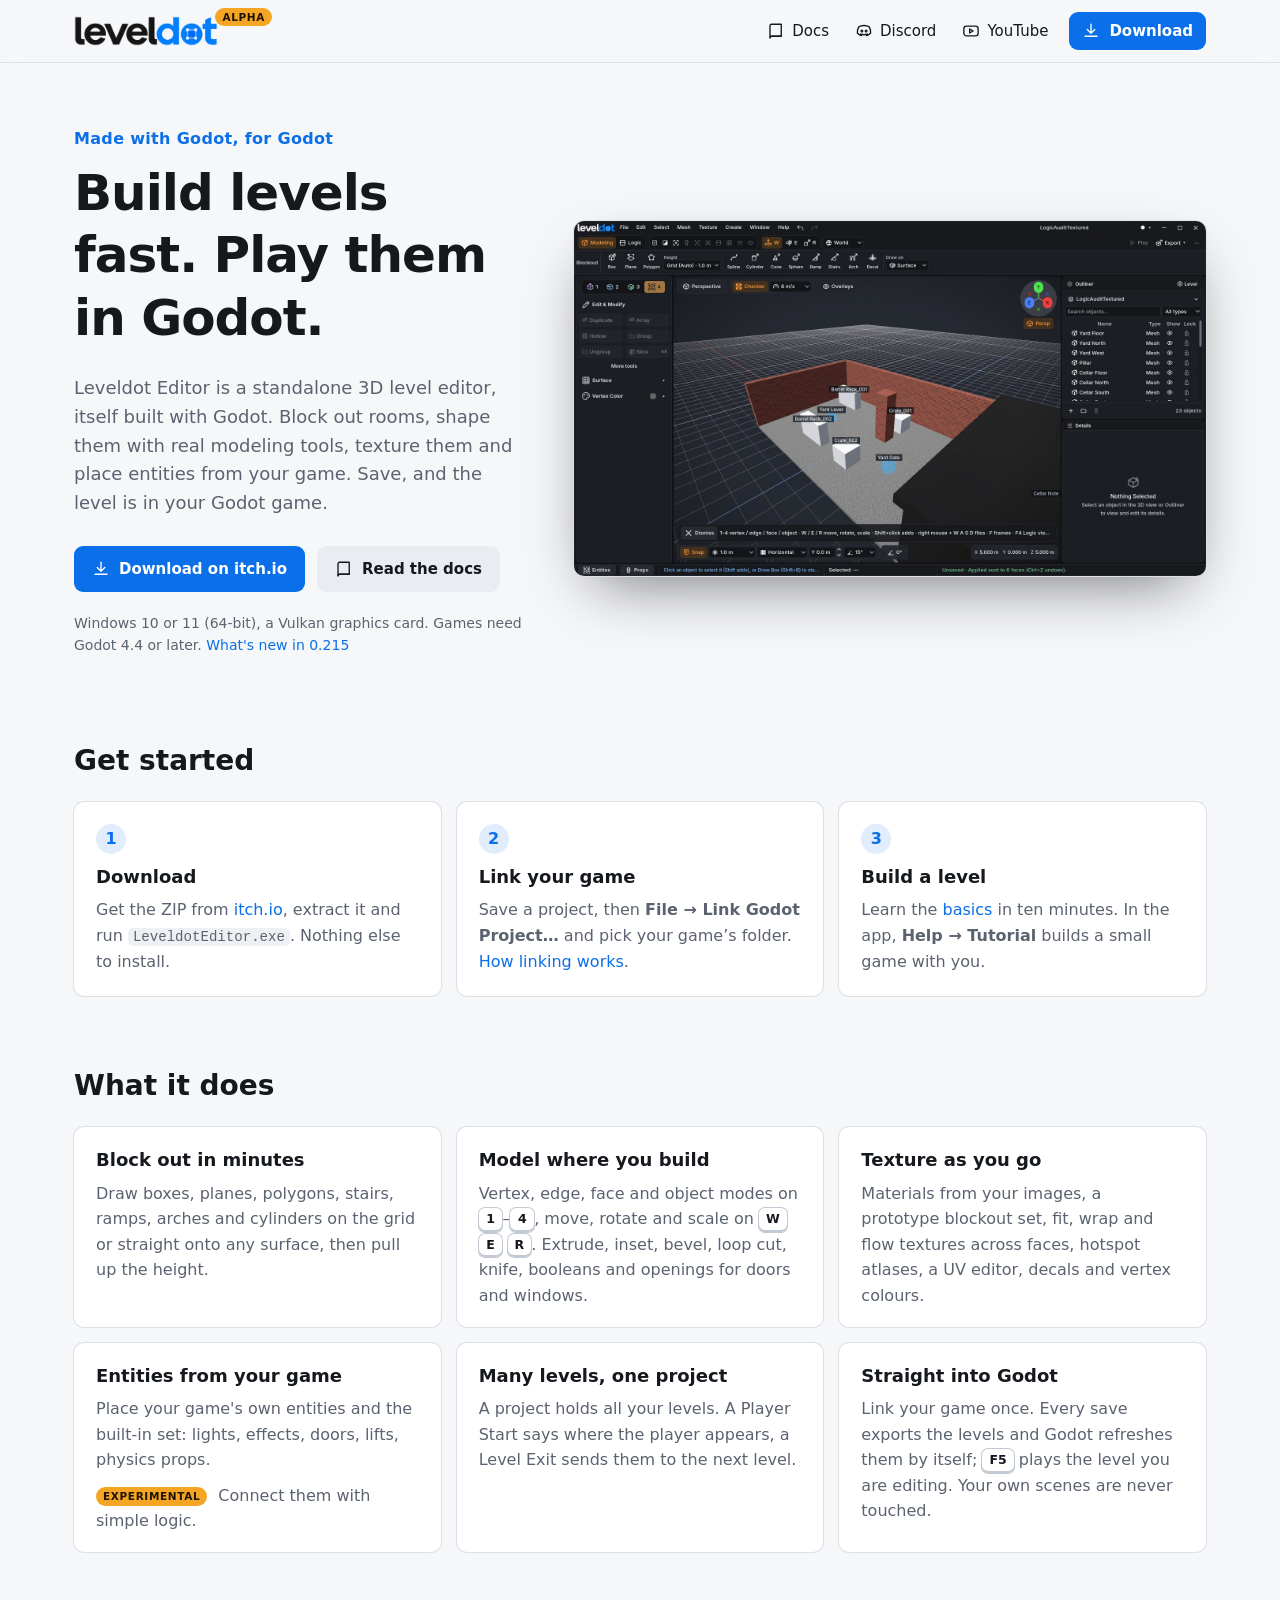
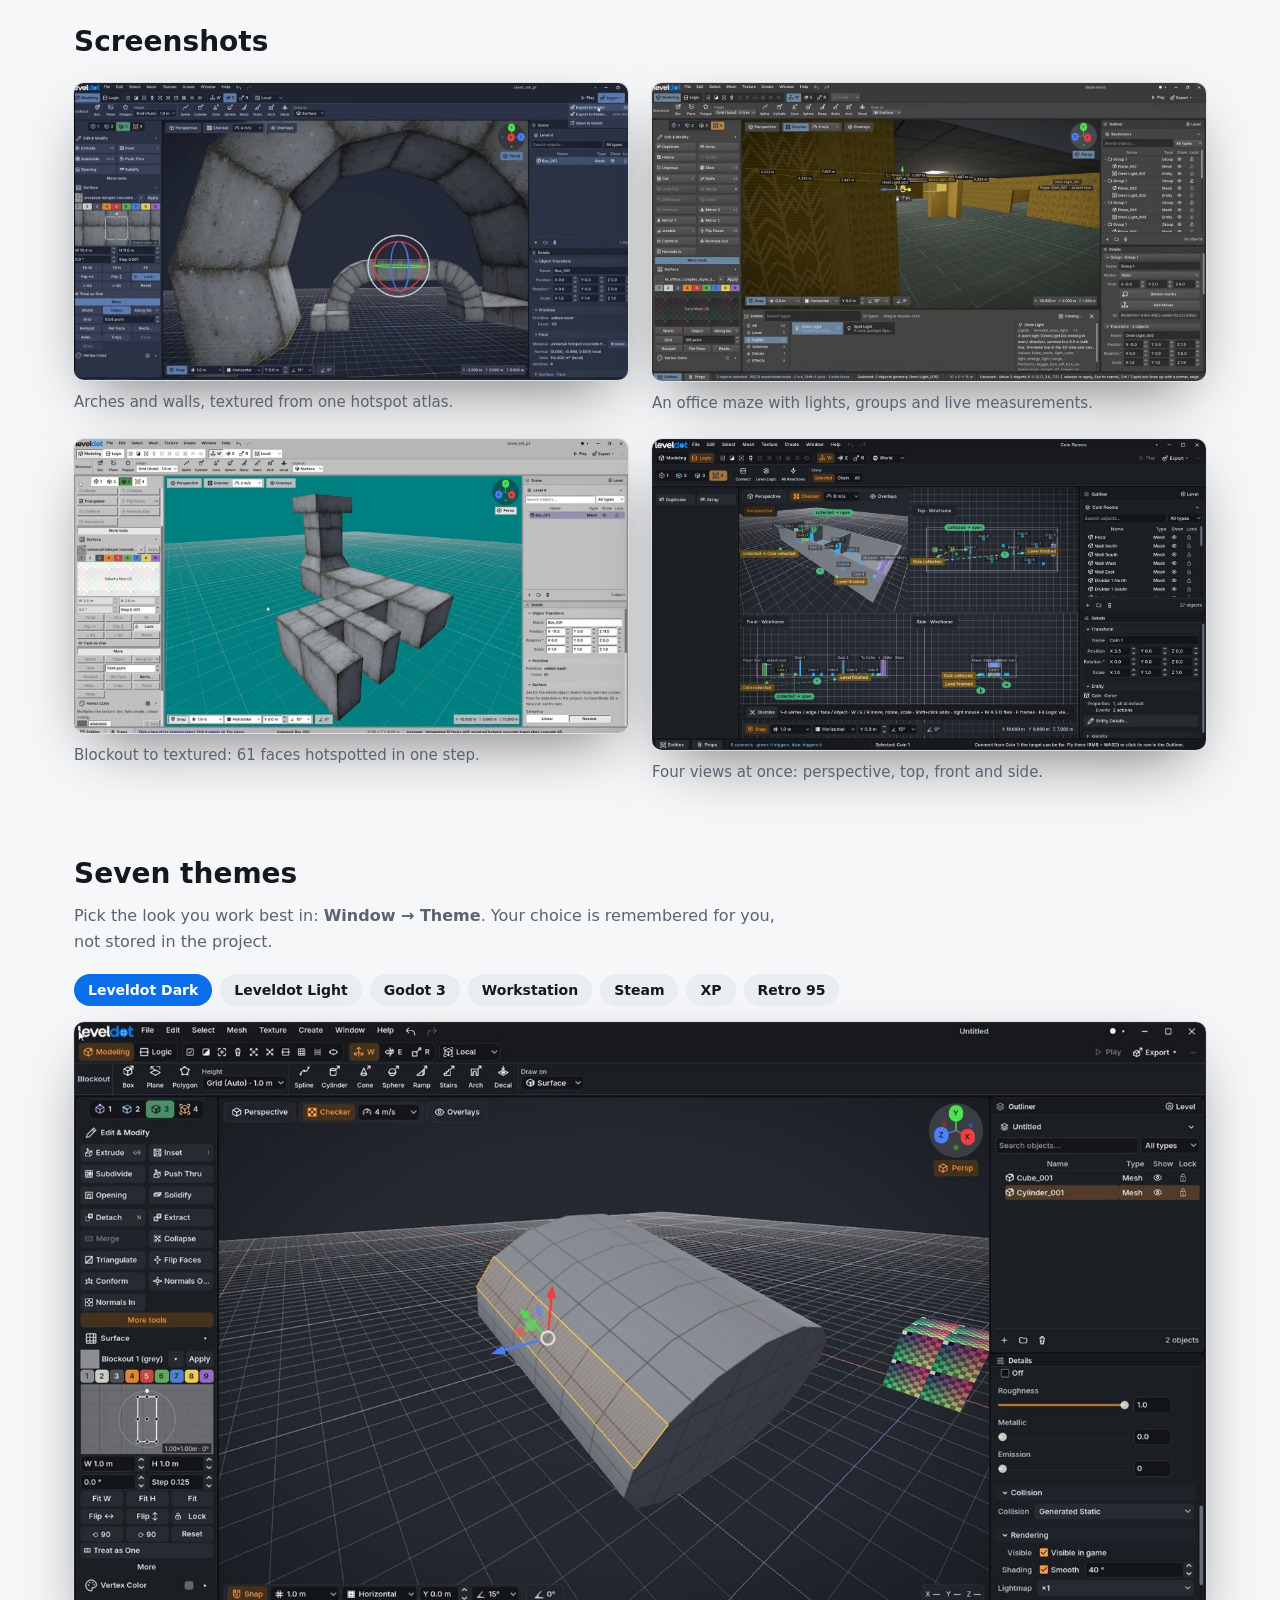
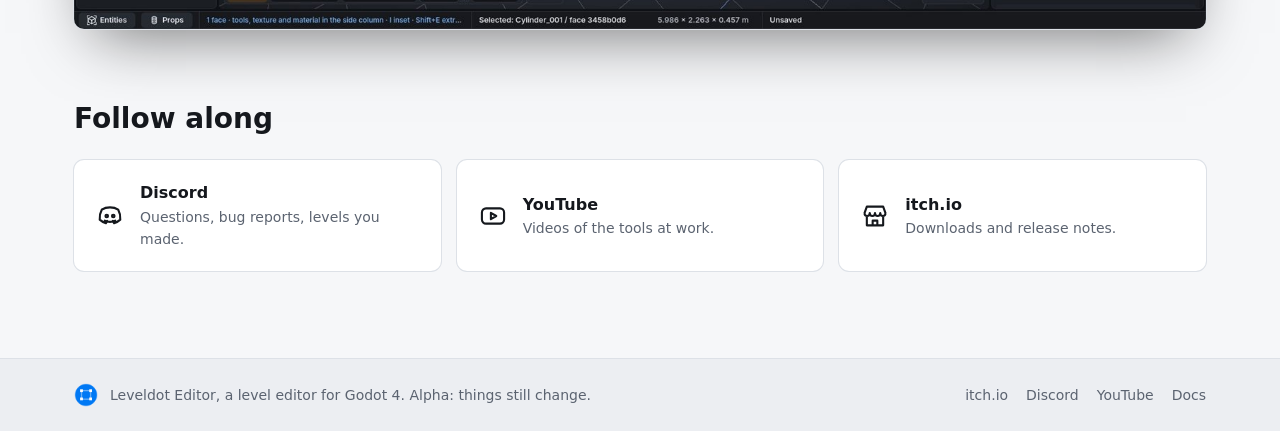
==== commit c336718c: "What's new page (0.215), proportional editing, Draw Grid and game shaders in the docs Co-Authored-By" ====
--- a/site/index.html
+++ b/site/index.html
@@ -46,7 +46,7 @@
           <span>Read the docs</span>
         </a>
       </div>
-      <p class="fine">Windows 10 or 11 (64-bit), a Vulkan graphics card. Games need Godot 4.4 or later.</p>
+      <p class="fine">Windows 10 or 11 (64-bit), a Vulkan graphics card. Games need Godot 4.4 or later. <a href="docs/whats-new.html">What's new in 0.215</a></p>
     </div>
     <figure class="hero-shot">
       <img src="img/shot-modeling.jpg" alt="Leveldot Editor with a textured yard: brick walls, crates and entities in the 3D view, the Outliner on the right" width="1600" height="900">
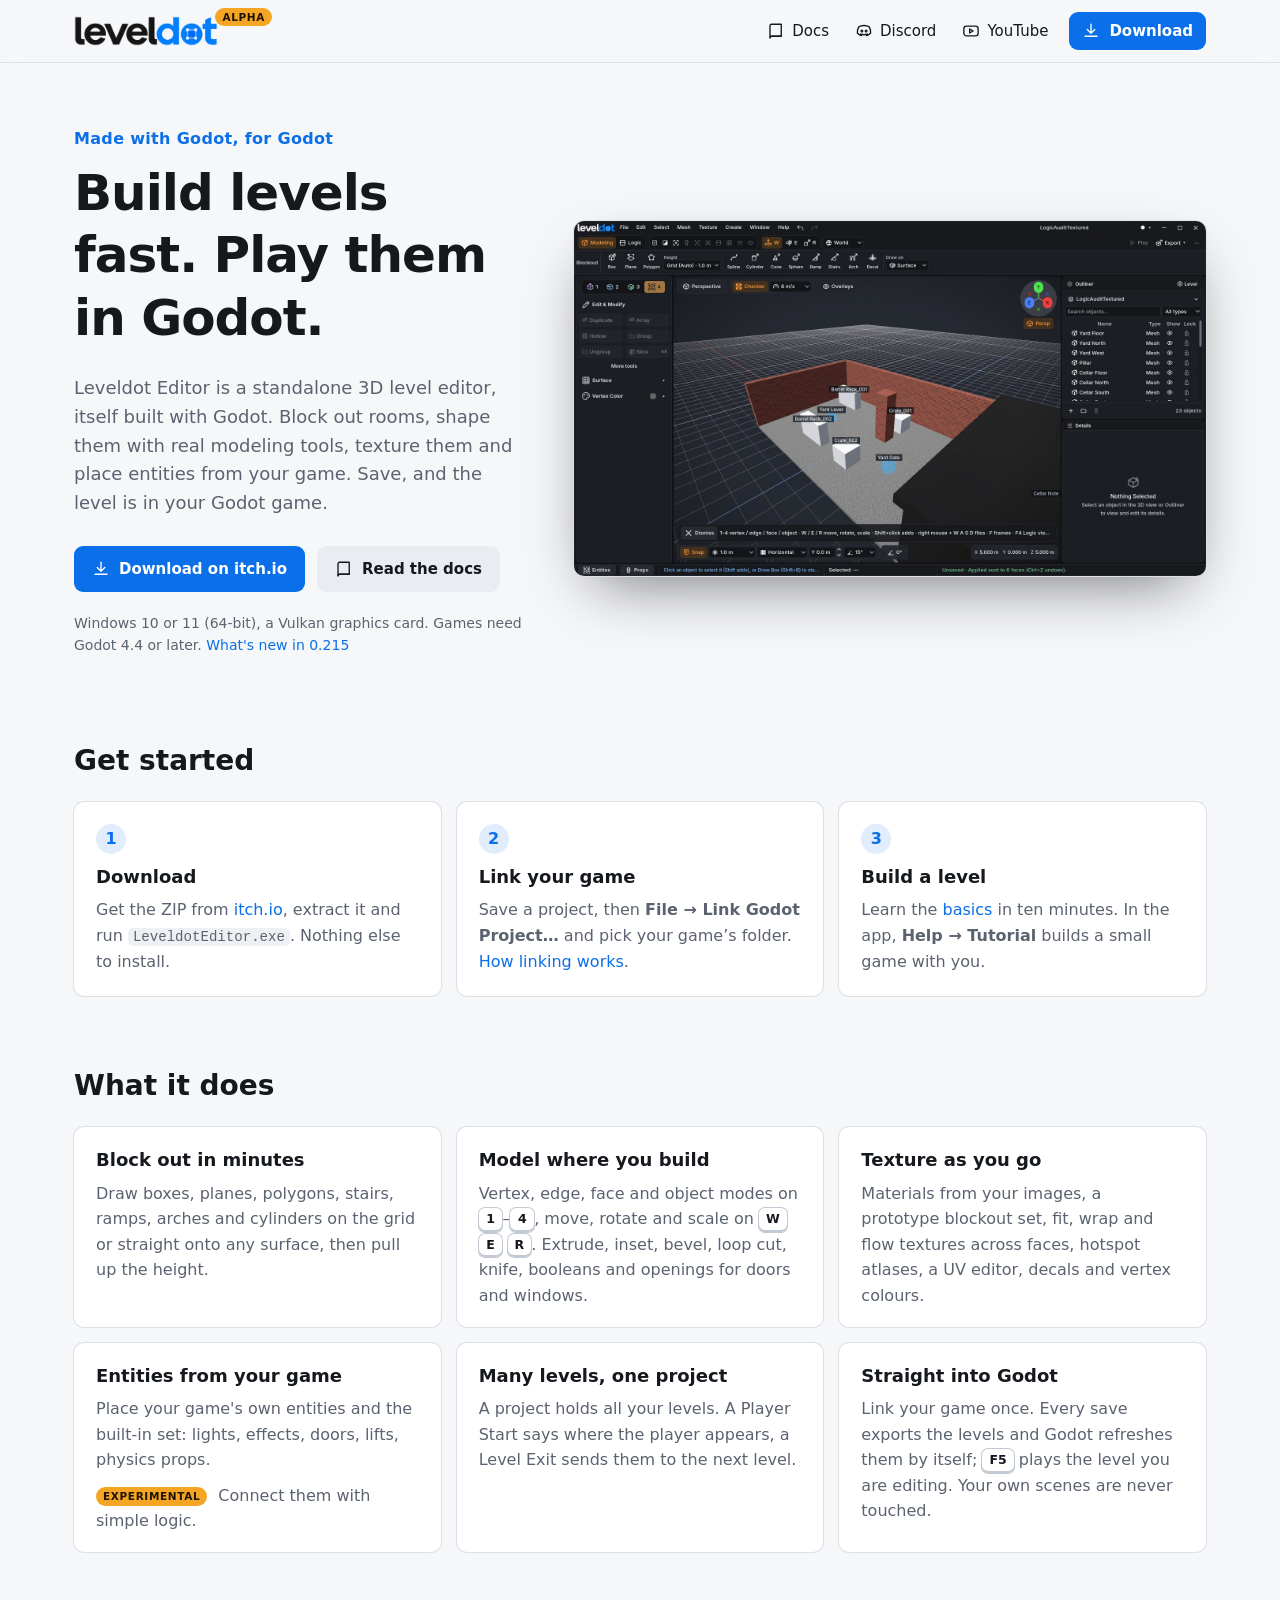
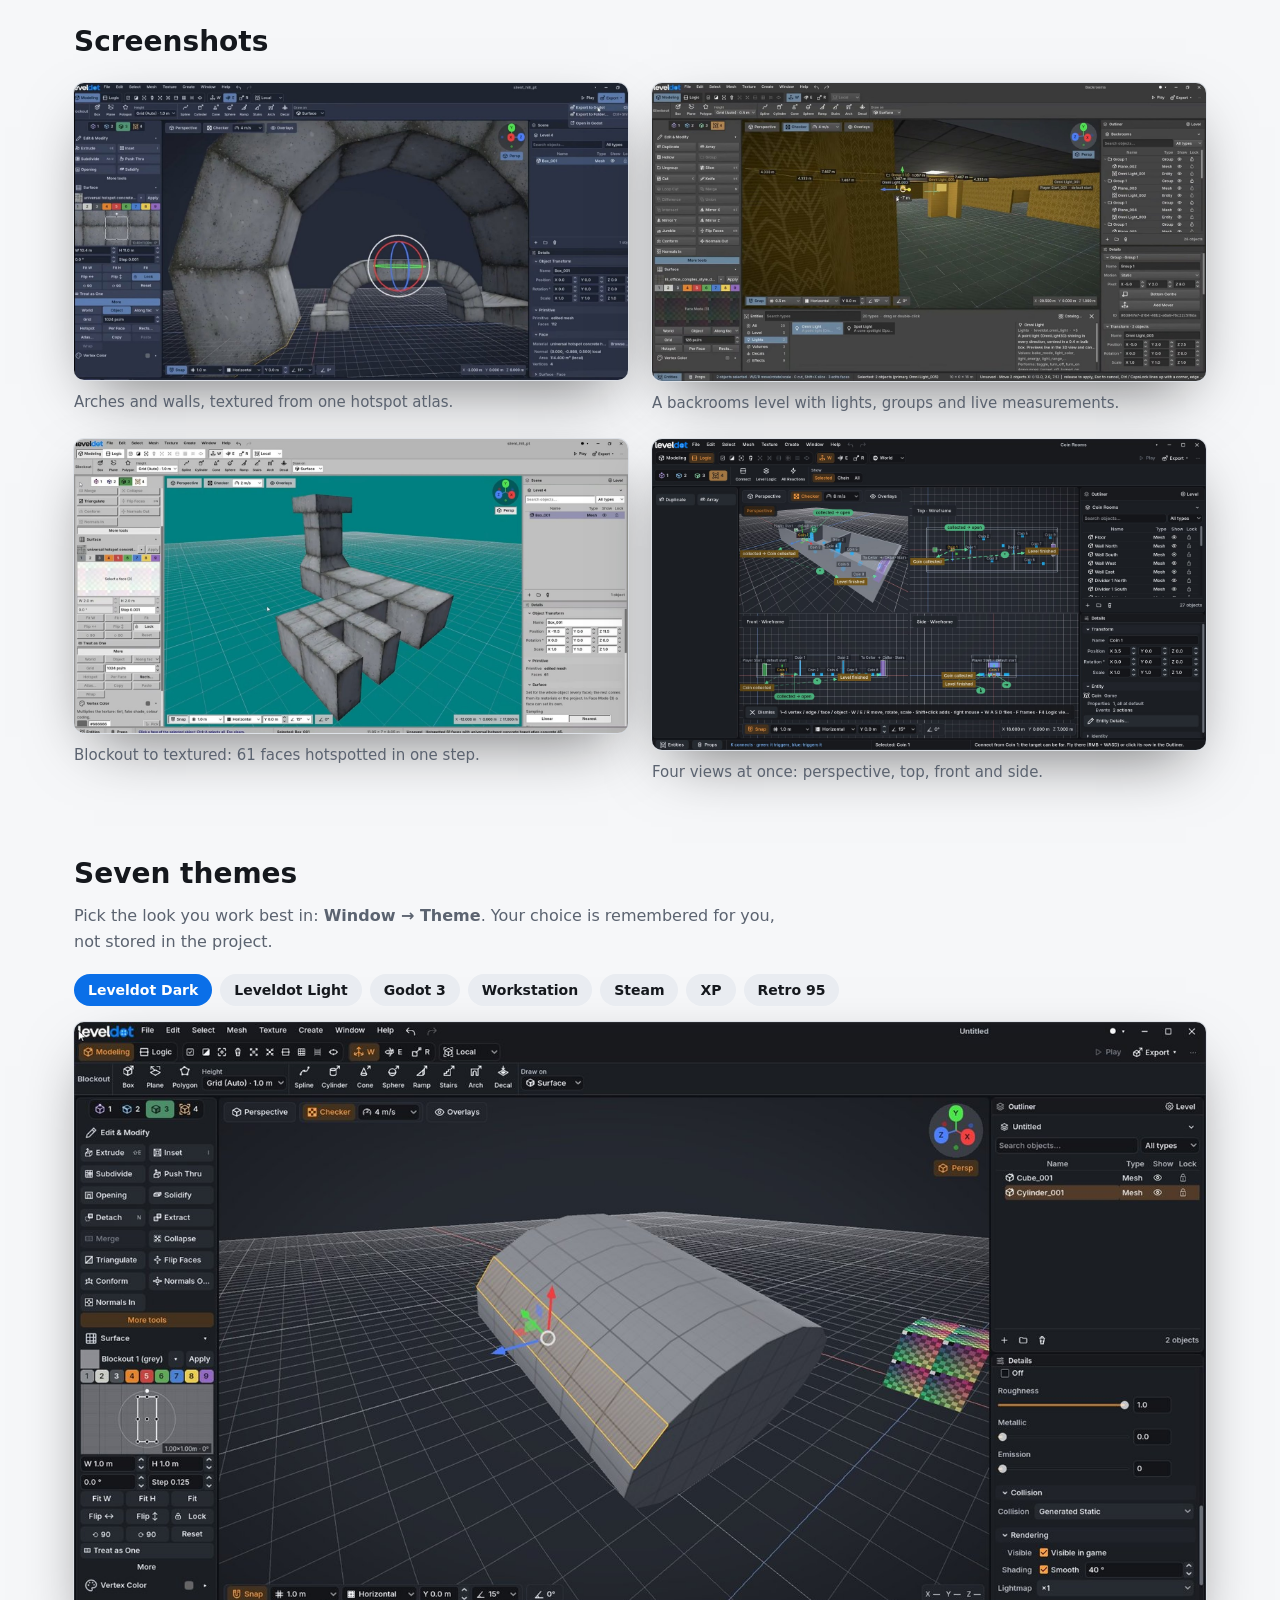
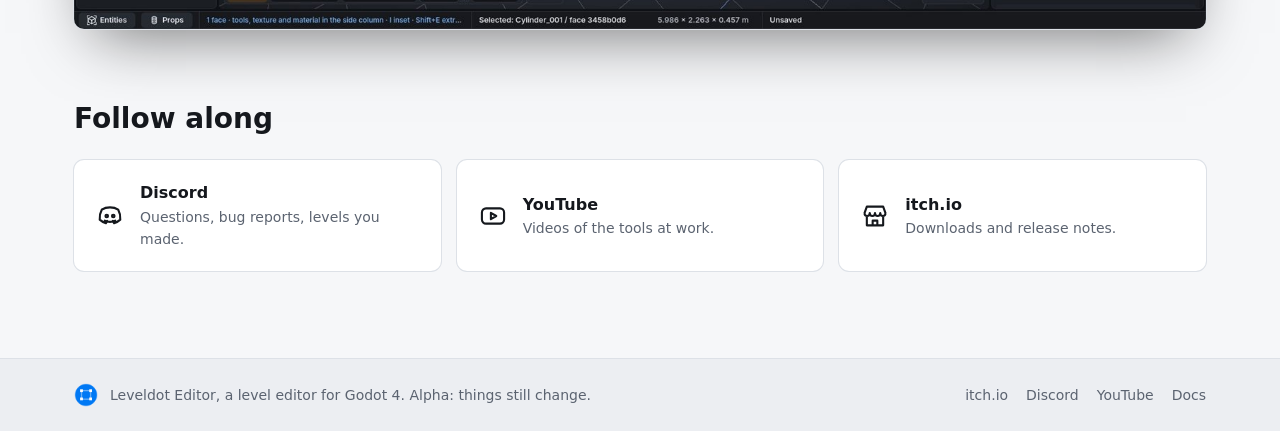
==== commit a49ef7d6: "Home: backrooms level caption Co-Authored-By: Claude Opus 5.5 <noreply@anthropic.com>" ====
--- a/site/index.html
+++ b/site/index.html
@@ -1,4 +1,4 @@
-<!doctype html>
+﻿<!doctype html>
 <html lang="en">
 <head>
 <meta charset="utf-8">
@@ -9,7 +9,7 @@
 <meta property="og:description" content="A level editor for Godot 4: block out, model and texture levels, then play them in your game.">
 <meta property="og:image" content="img/shot-modeling.jpg">
 <link rel="icon" href="img/icon.png">
-<link rel="stylesheet" href="style.css?v=8663337df9">
+<link rel="stylesheet" href="style.css?v=c3931f06c8">
 </head>
 <body>
 <header class="top">
@@ -110,8 +110,8 @@
         <figcaption>Arches and walls, textured from one hotspot atlas.</figcaption>
       </figure>
       <figure>
-        <a class="zoom" href="img/shot-backrooms.jpg"><img src="img/shot-backrooms.jpg" alt="An office level with yellow wallpaper, ceiling lights and measurements in the 3D view" width="1600" height="859" loading="lazy"></a>
-        <figcaption>An office maze with lights, groups and live measurements.</figcaption>
+        <a class="zoom" href="img/shot-backrooms.jpg"><img src="img/shot-backrooms.jpg" alt="A backrooms level with yellow wallpaper, ceiling lights and measurements in the 3D view" width="1600" height="859" loading="lazy"></a>
+        <figcaption>A backrooms level with lights, groups and live measurements.</figcaption>
       </figure>
       <figure>
         <a class="zoom" href="img/shot-hotspot.jpg"><img src="img/shot-hotspot.jpg" alt="Blocky concrete level: 61 faces textured in one step" width="1600" height="850" loading="lazy"></a>
--- a/site/style.css
+++ b/site/style.css
@@ -427,3 +427,6 @@
   .pager { flex-direction: column; }
   .pager a:only-child.pager-prev, .pager a:only-child.pager-next { flex: 1 1 auto; }
 }
+.shader-demo { margin: 8px 0 18px; }
+.shader-demo img { display: block; width: 100%; max-width: 640px; height: auto; border-radius: 8px; box-shadow: 0 0 0 1px var(--line), 0 10px 24px -14px rgba(0, 0, 0, .6); }
+.shader-demo figcaption { color: var(--text-muted); font-size: 14px; margin-top: 6px; }
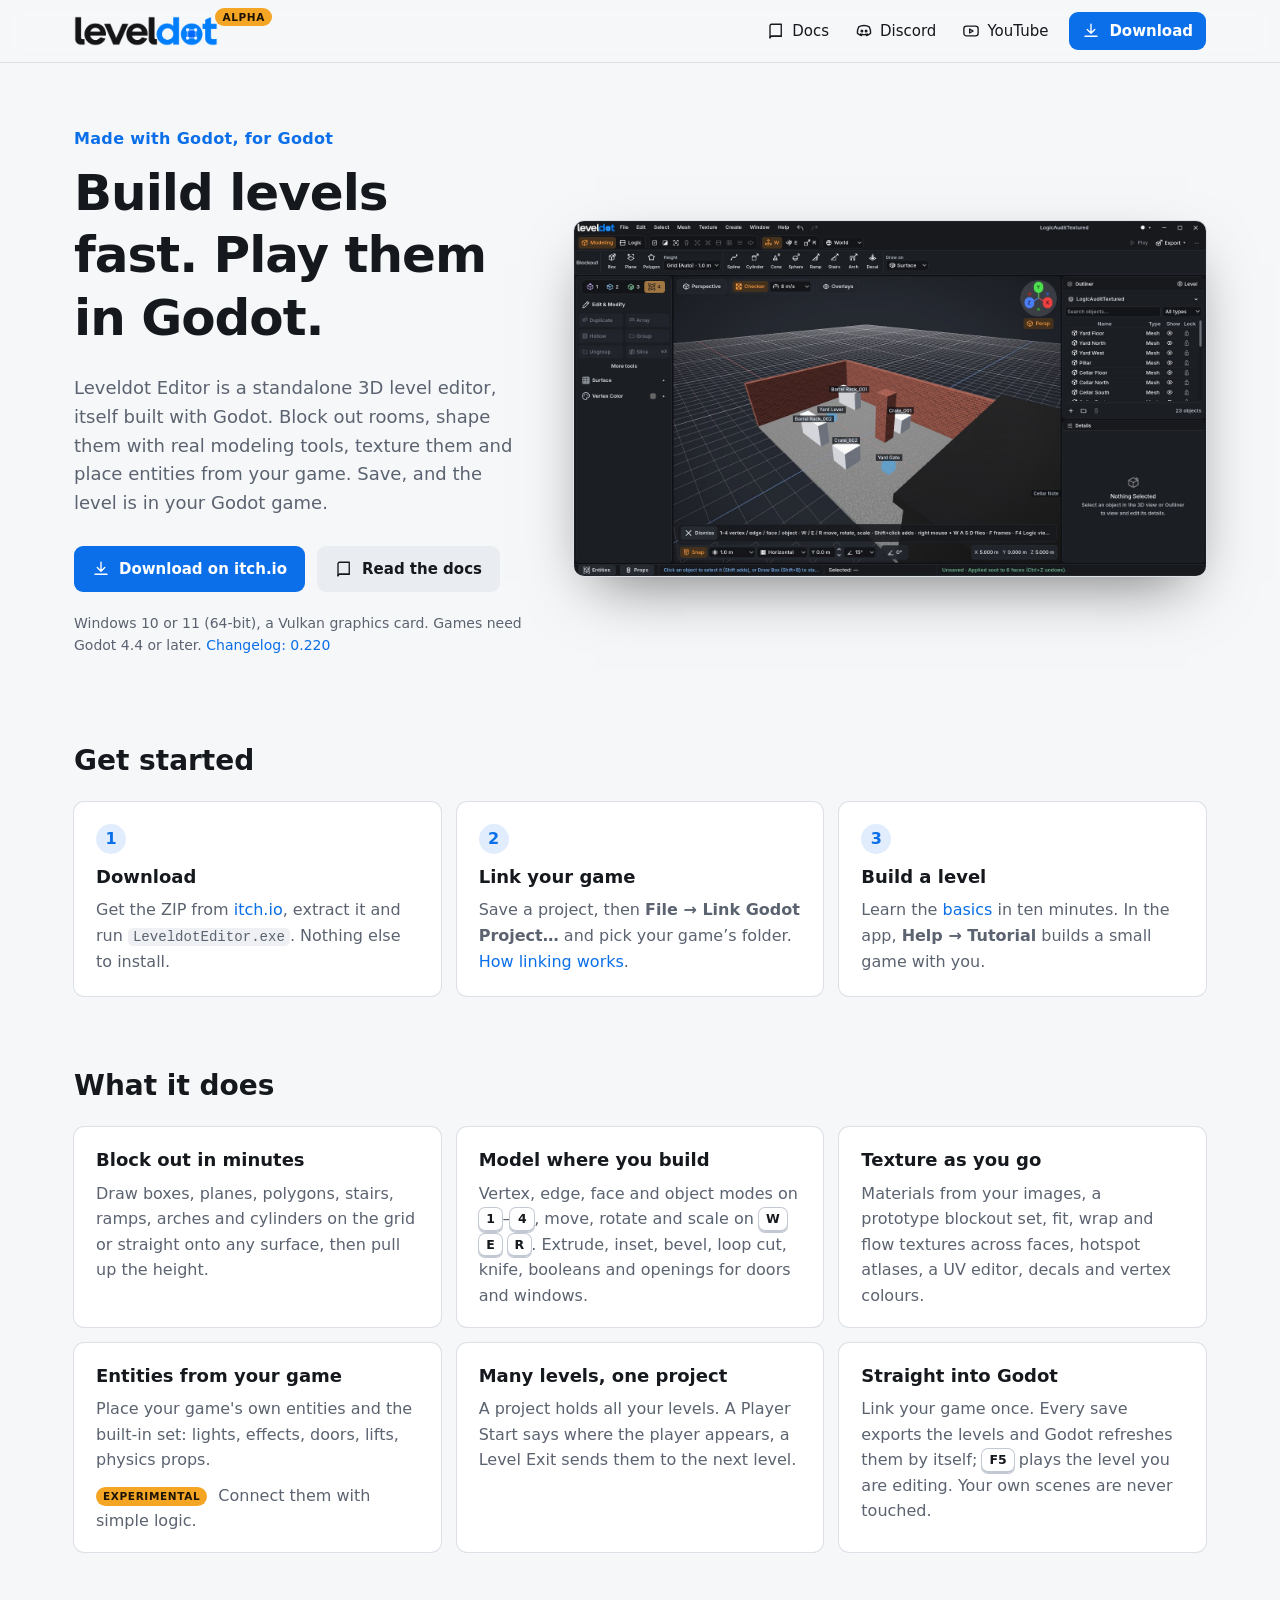
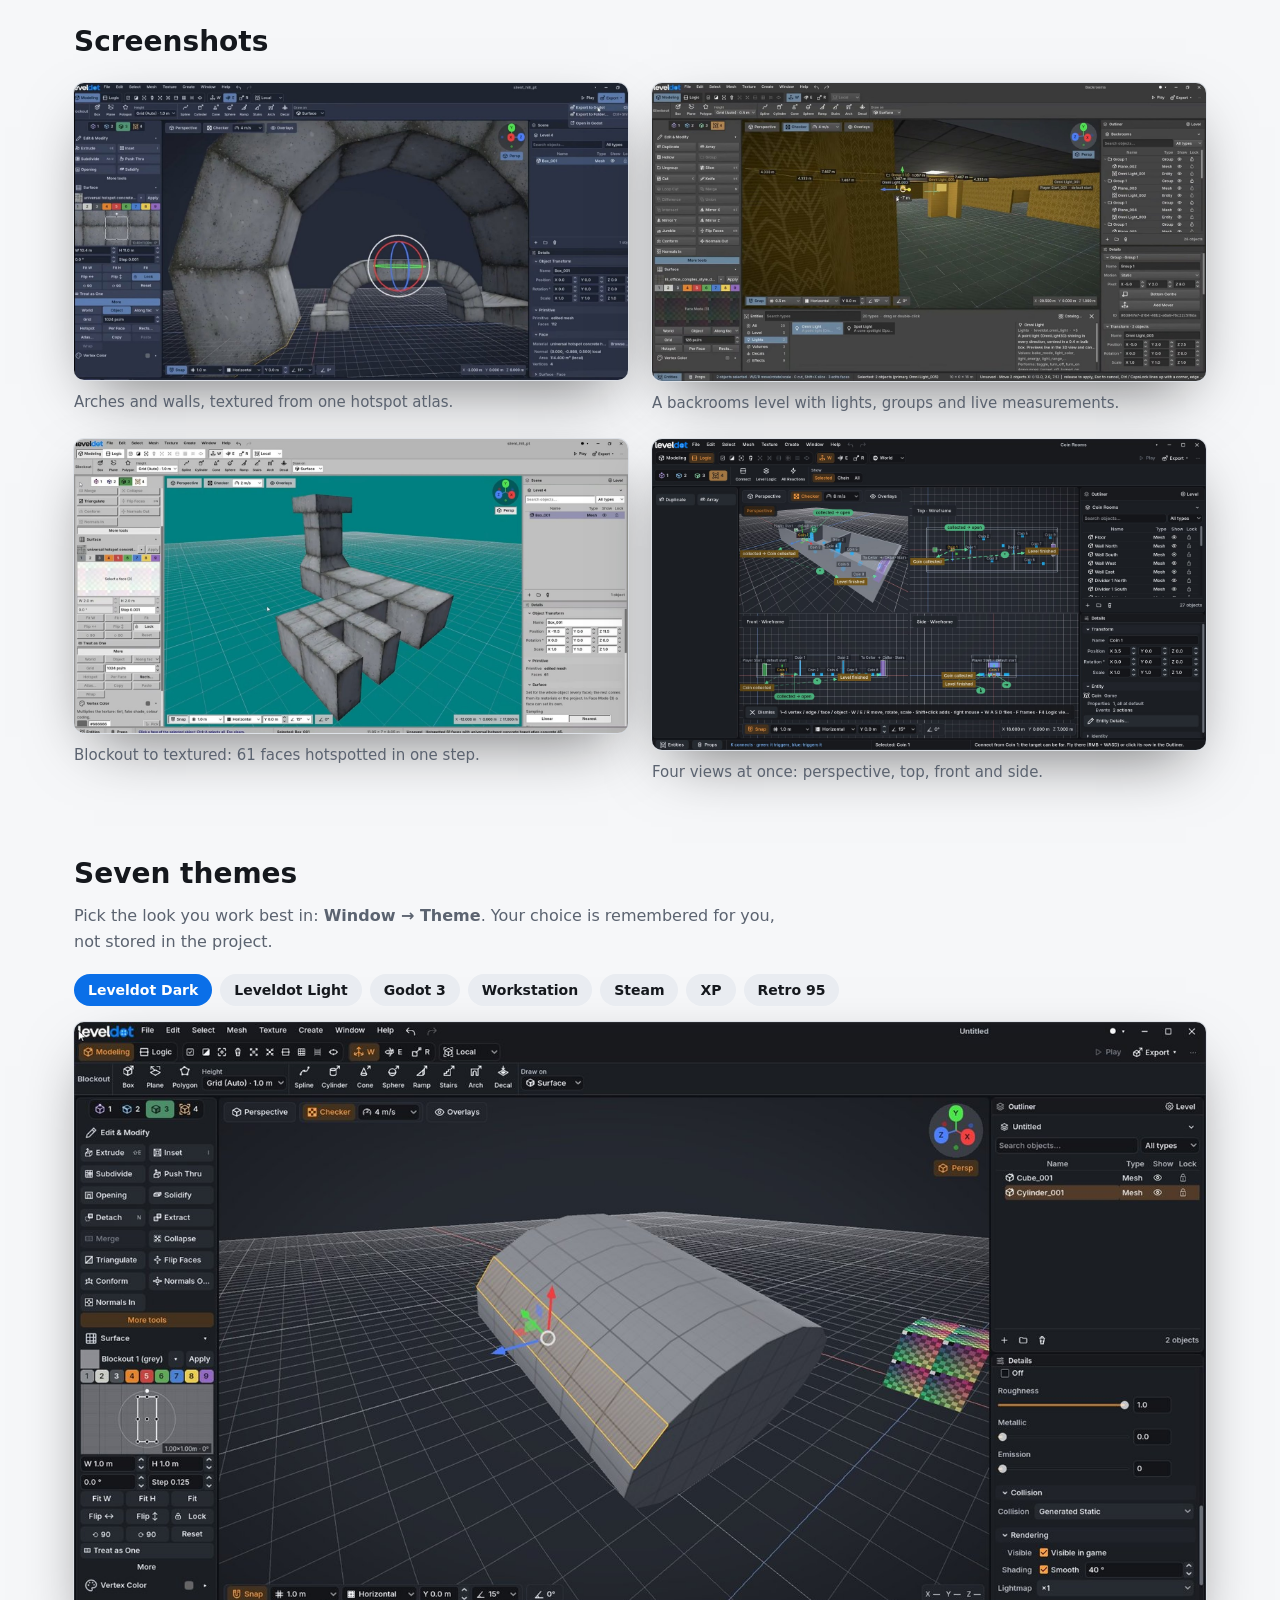
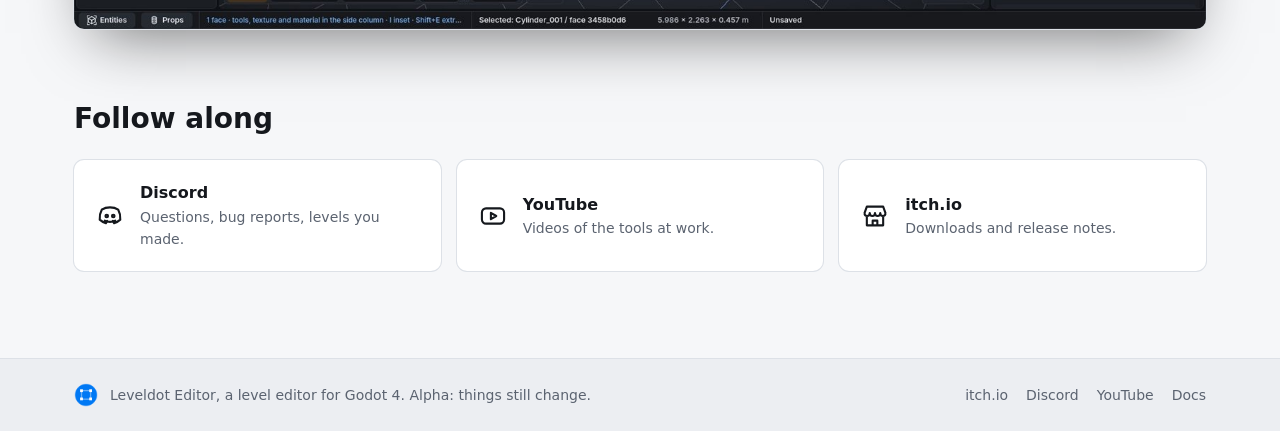
==== commit daf4ffab: "Changelog page (was What's new), last in the docs; 0.220 notes; collections, merge vertices, prop pi" ====
--- a/site/index.html
+++ b/site/index.html
@@ -46,7 +46,7 @@
           <span>Read the docs</span>
         </a>
       </div>
-      <p class="fine">Windows 10 or 11 (64-bit), a Vulkan graphics card. Games need Godot 4.4 or later. <a href="docs/whats-new.html">What's new in 0.215</a></p>
+      <p class="fine">Windows 10 or 11 (64-bit), a Vulkan graphics card. Games need Godot 4.4 or later. <a href="docs/changelog.html">Changelog: 0.220</a></p>
     </div>
     <figure class="hero-shot">
       <img src="img/shot-modeling.jpg" alt="Leveldot Editor with a textured yard: brick walls, crates and entities in the 3D view, the Outliner on the right" width="1600" height="900">
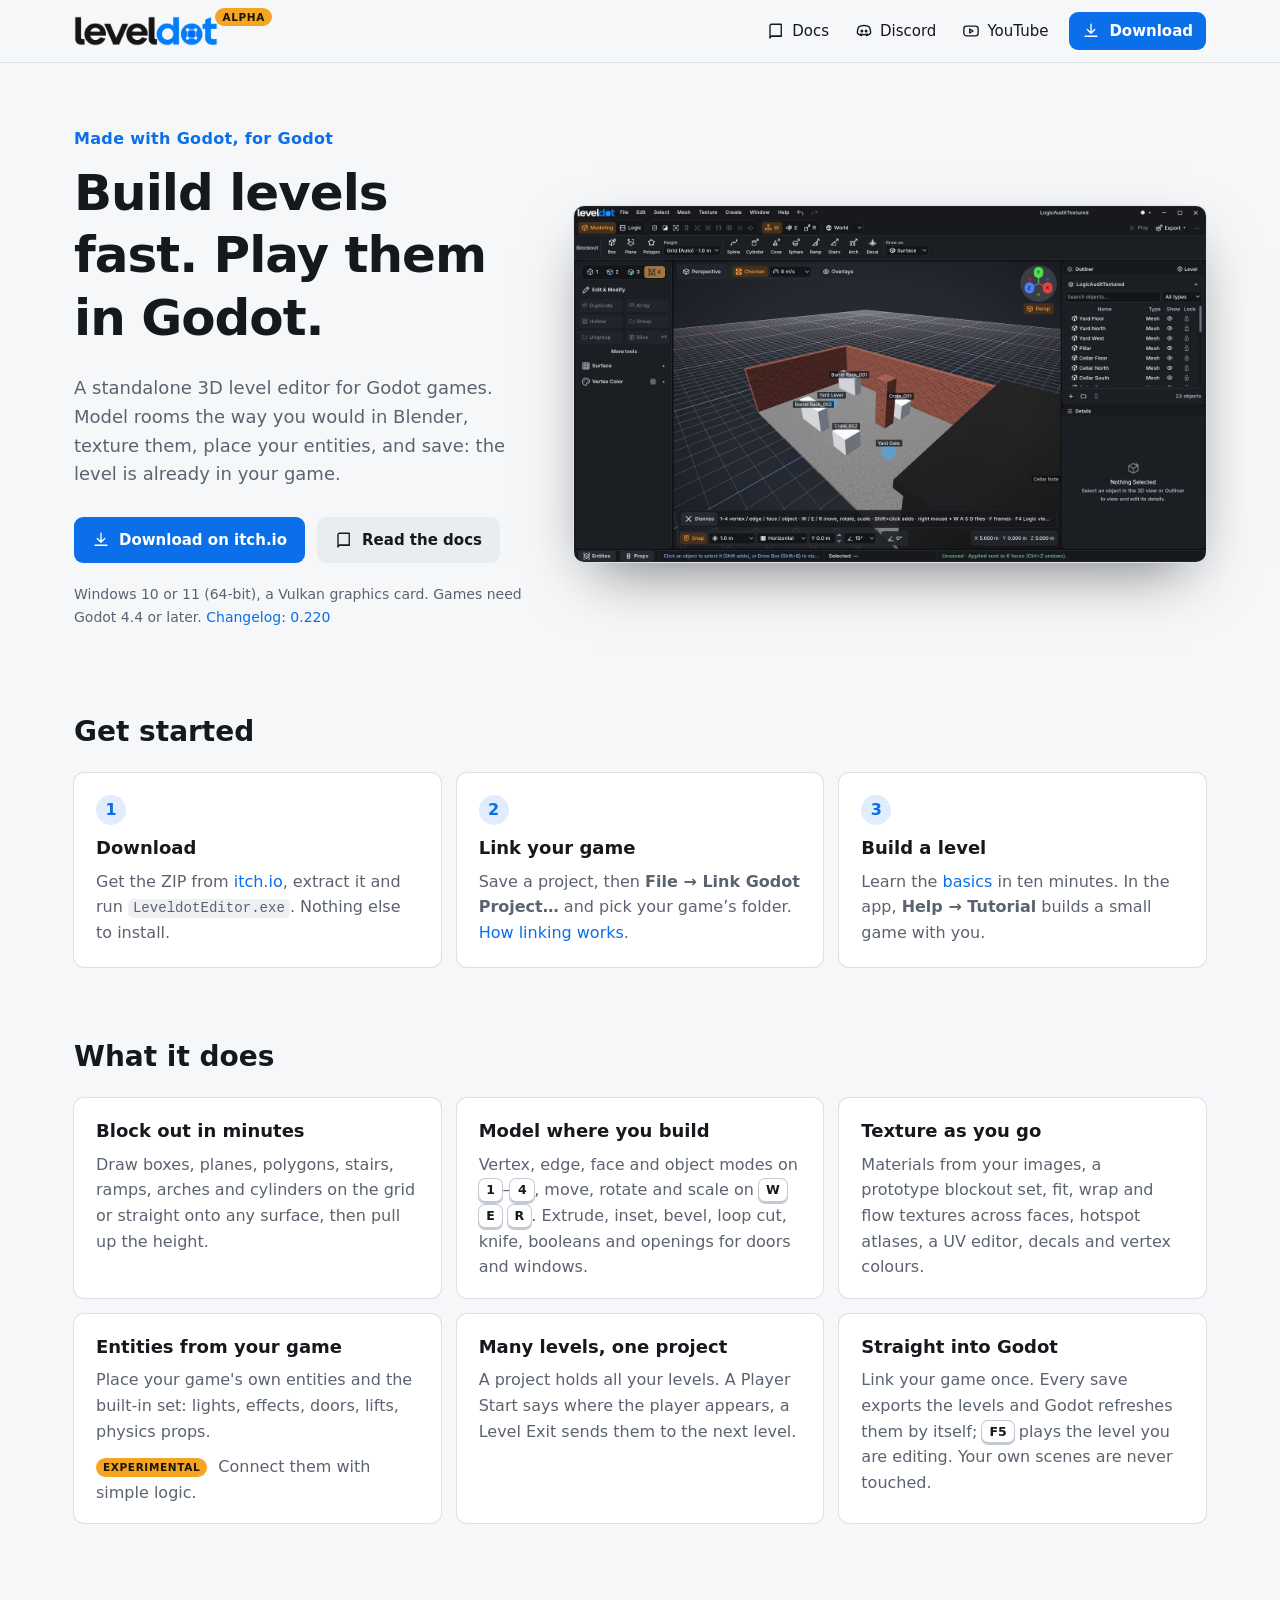
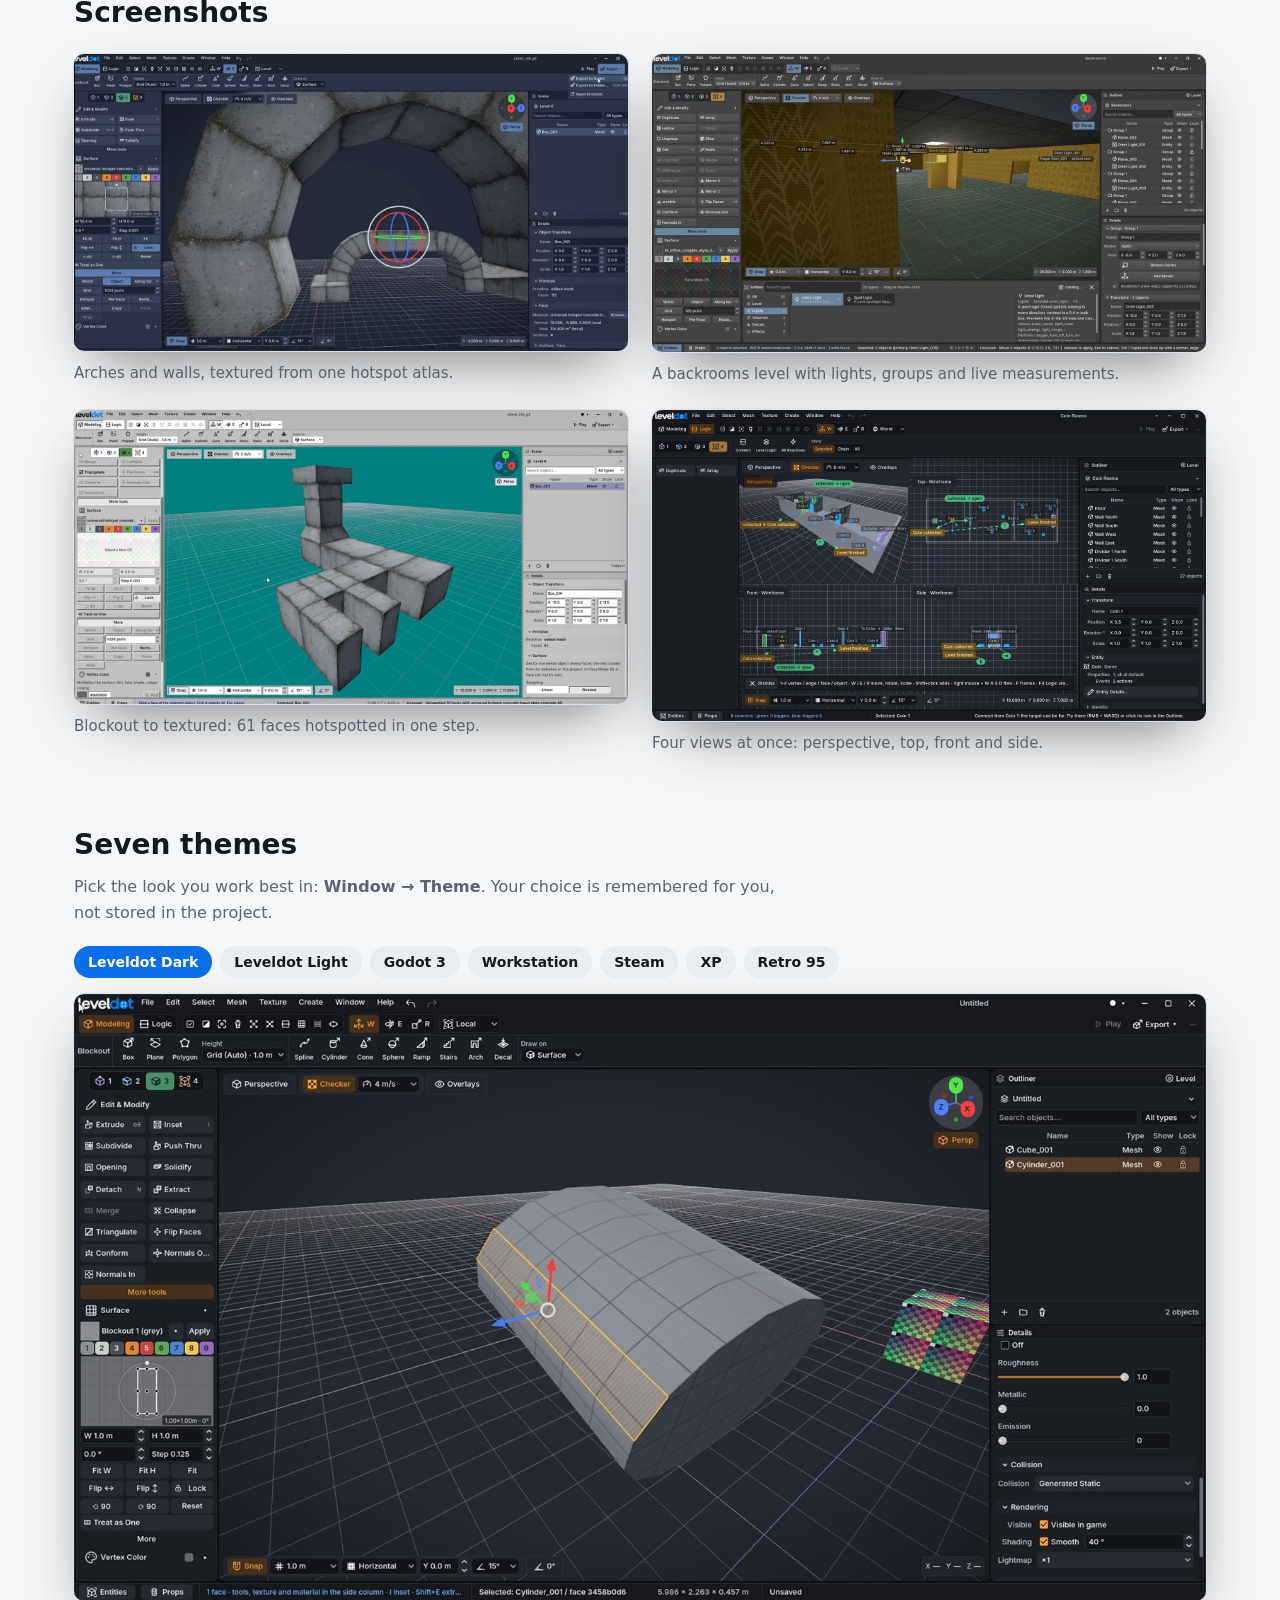
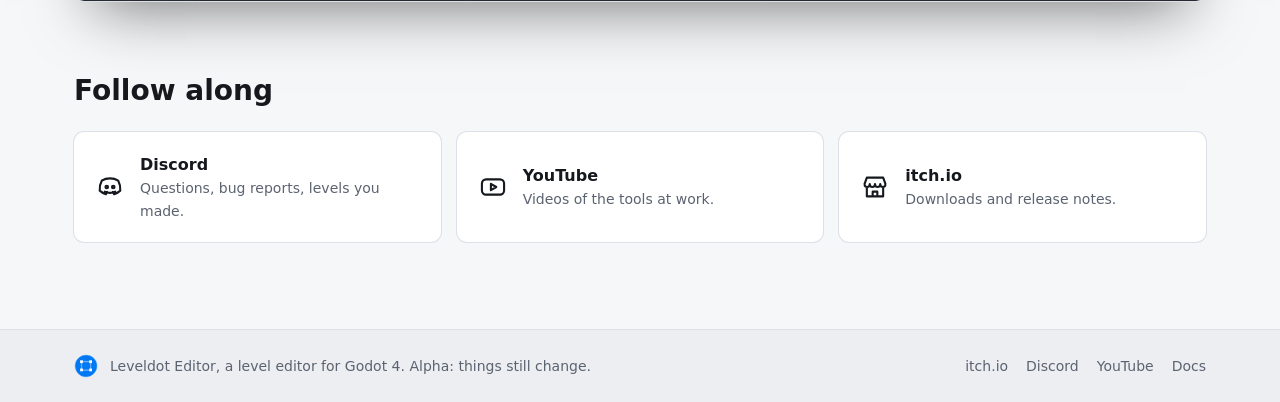
==== commit f66f1963: "Home: shorter hero lead Co-Authored-By: Claude Opus 5.5 <noreply@anthropic.com>" ====
--- a/site/index.html
+++ b/site/index.html
@@ -1,4 +1,4 @@
-﻿<!doctype html>
+<!doctype html>
 <html lang="en">
 <head>
 <meta charset="utf-8">
@@ -35,7 +35,7 @@
     <div class="hero-text">
       <p class="eyebrow">Made with Godot, for Godot</p>
       <h1>Build levels fast. Play them in Godot.</h1>
-      <p class="lead">Leveldot Editor is a standalone 3D level editor, itself built with Godot. Block out rooms, shape them with real modeling tools, texture them and place entities from your game. Save, and the level is in your Godot game.</p>
+      <p class="lead">A standalone 3D level editor for Godot games. Model rooms the way you would in Blender, texture them, place your entities, and save: the level is already in your game.</p>
       <div class="actions">
         <a class="button primary" href="https://onur-c.itch.io/leveldot-editor" target="_blank" rel="noopener">
           <svg class="icon" viewBox="0 0 24 24" aria-hidden="true" fill="none" stroke="currentColor" stroke-width="1.8" stroke-linecap="round" stroke-linejoin="round"><path d="M12 3v12m0 0-5-5m5 5 5-5M4 19h16"/></svg>
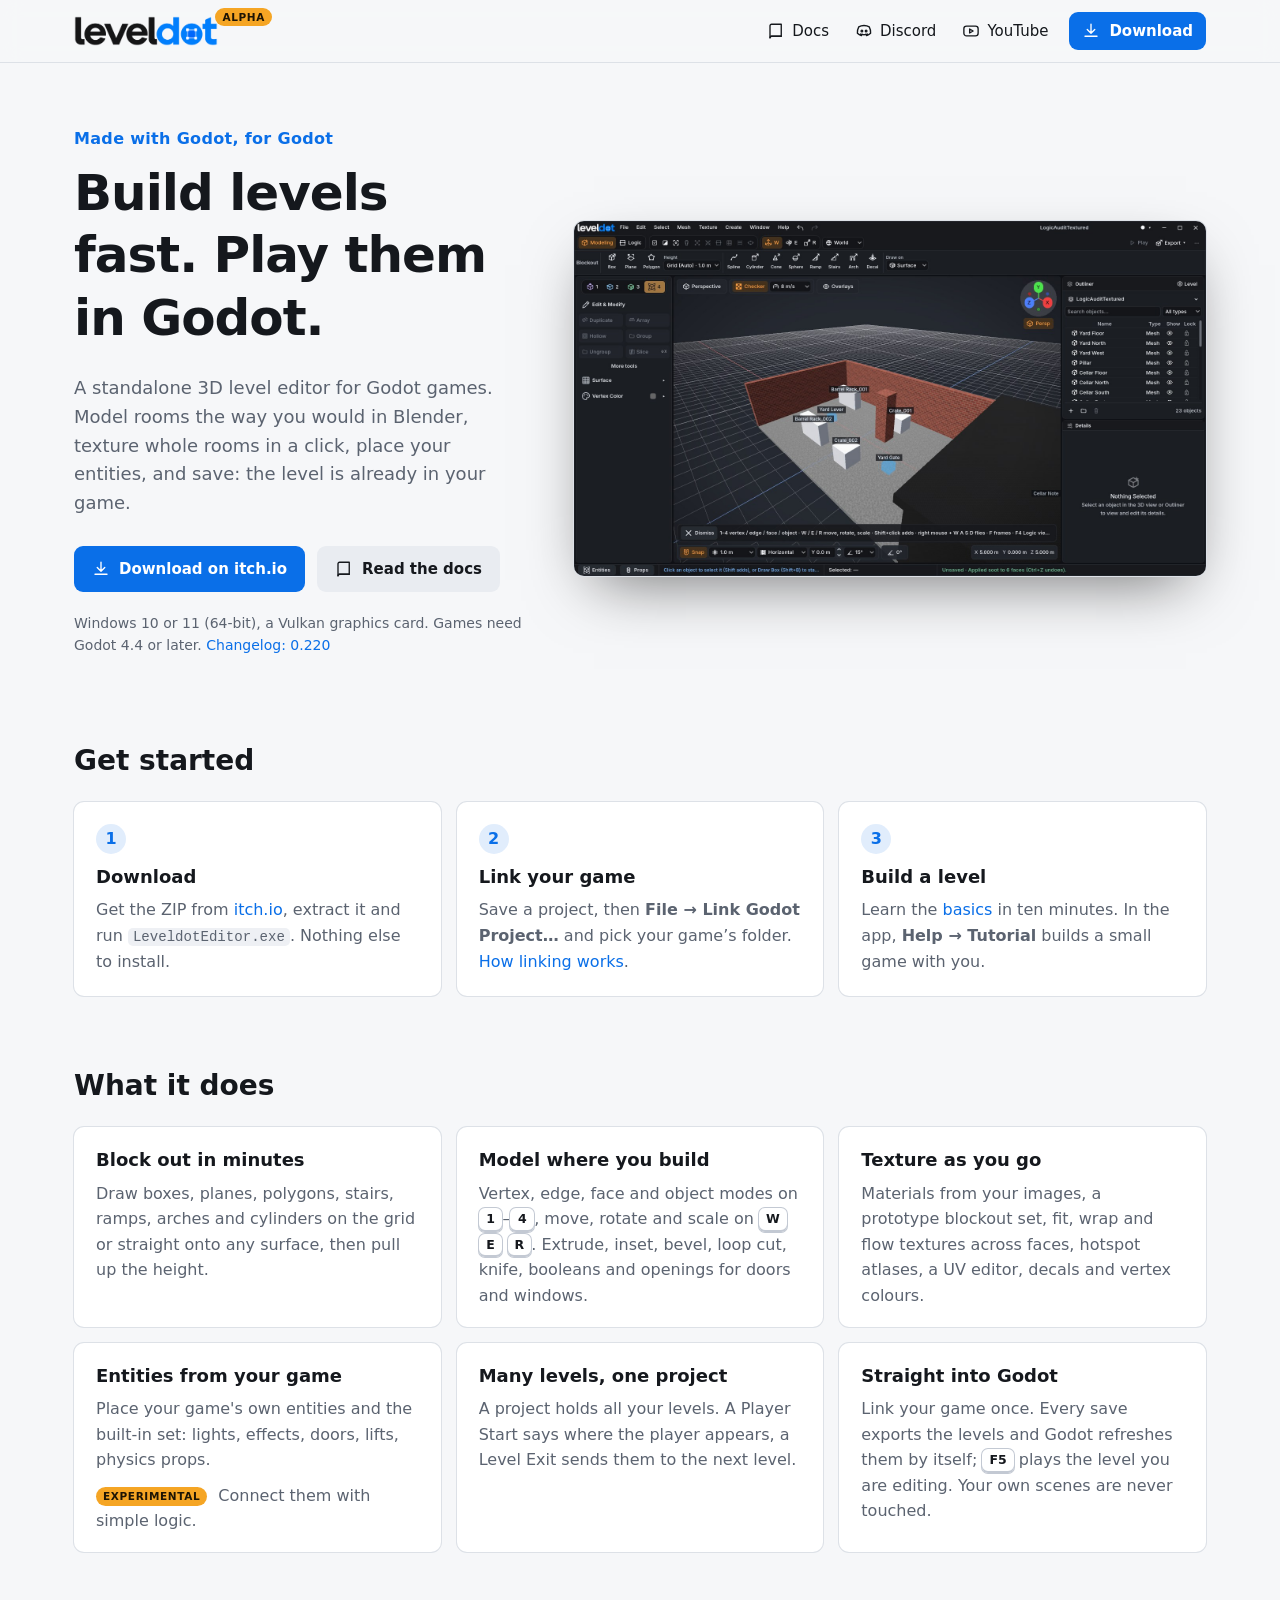
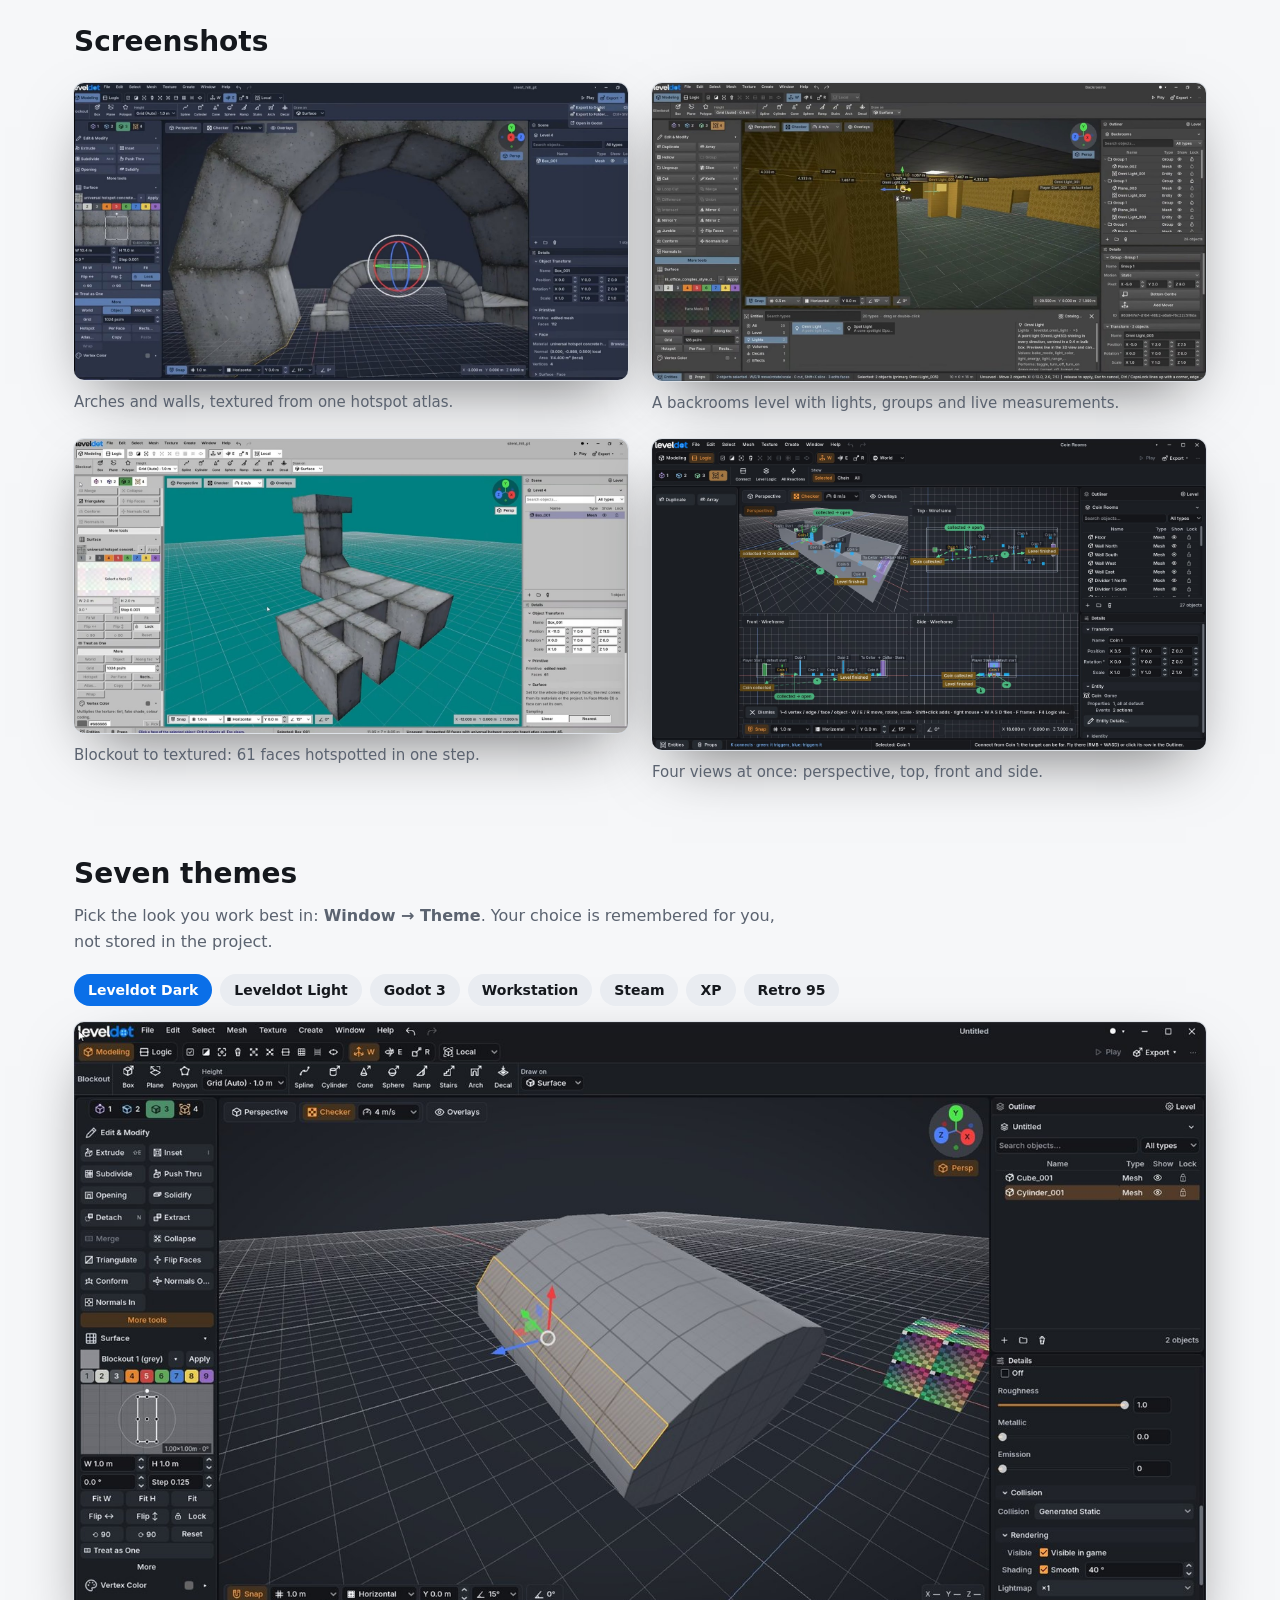
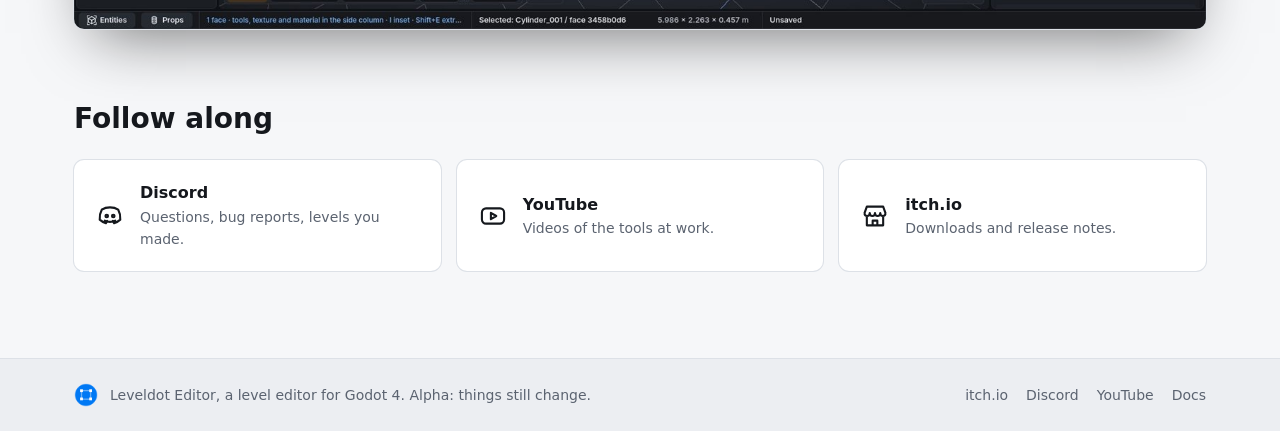
==== commit 89db3b67: "Home: hero lead says texturing is one click Co-Authored-By: Claude Opus 5.5 <noreply@anthropic.com>" ====
--- a/site/index.html
+++ b/site/index.html
@@ -35,7 +35,7 @@
     <div class="hero-text">
       <p class="eyebrow">Made with Godot, for Godot</p>
       <h1>Build levels fast. Play them in Godot.</h1>
-      <p class="lead">A standalone 3D level editor for Godot games. Model rooms the way you would in Blender, texture them, place your entities, and save: the level is already in your game.</p>
+      <p class="lead">A standalone 3D level editor for Godot games. Model rooms the way you would in Blender, texture whole rooms in a click, place your entities, and save: the level is already in your game.</p>
       <div class="actions">
         <a class="button primary" href="https://onur-c.itch.io/leveldot-editor" target="_blank" rel="noopener">
           <svg class="icon" viewBox="0 0 24 24" aria-hidden="true" fill="none" stroke="currentColor" stroke-width="1.8" stroke-linecap="round" stroke-linejoin="round"><path d="M12 3v12m0 0-5-5m5 5 5-5M4 19h16"/></svg>
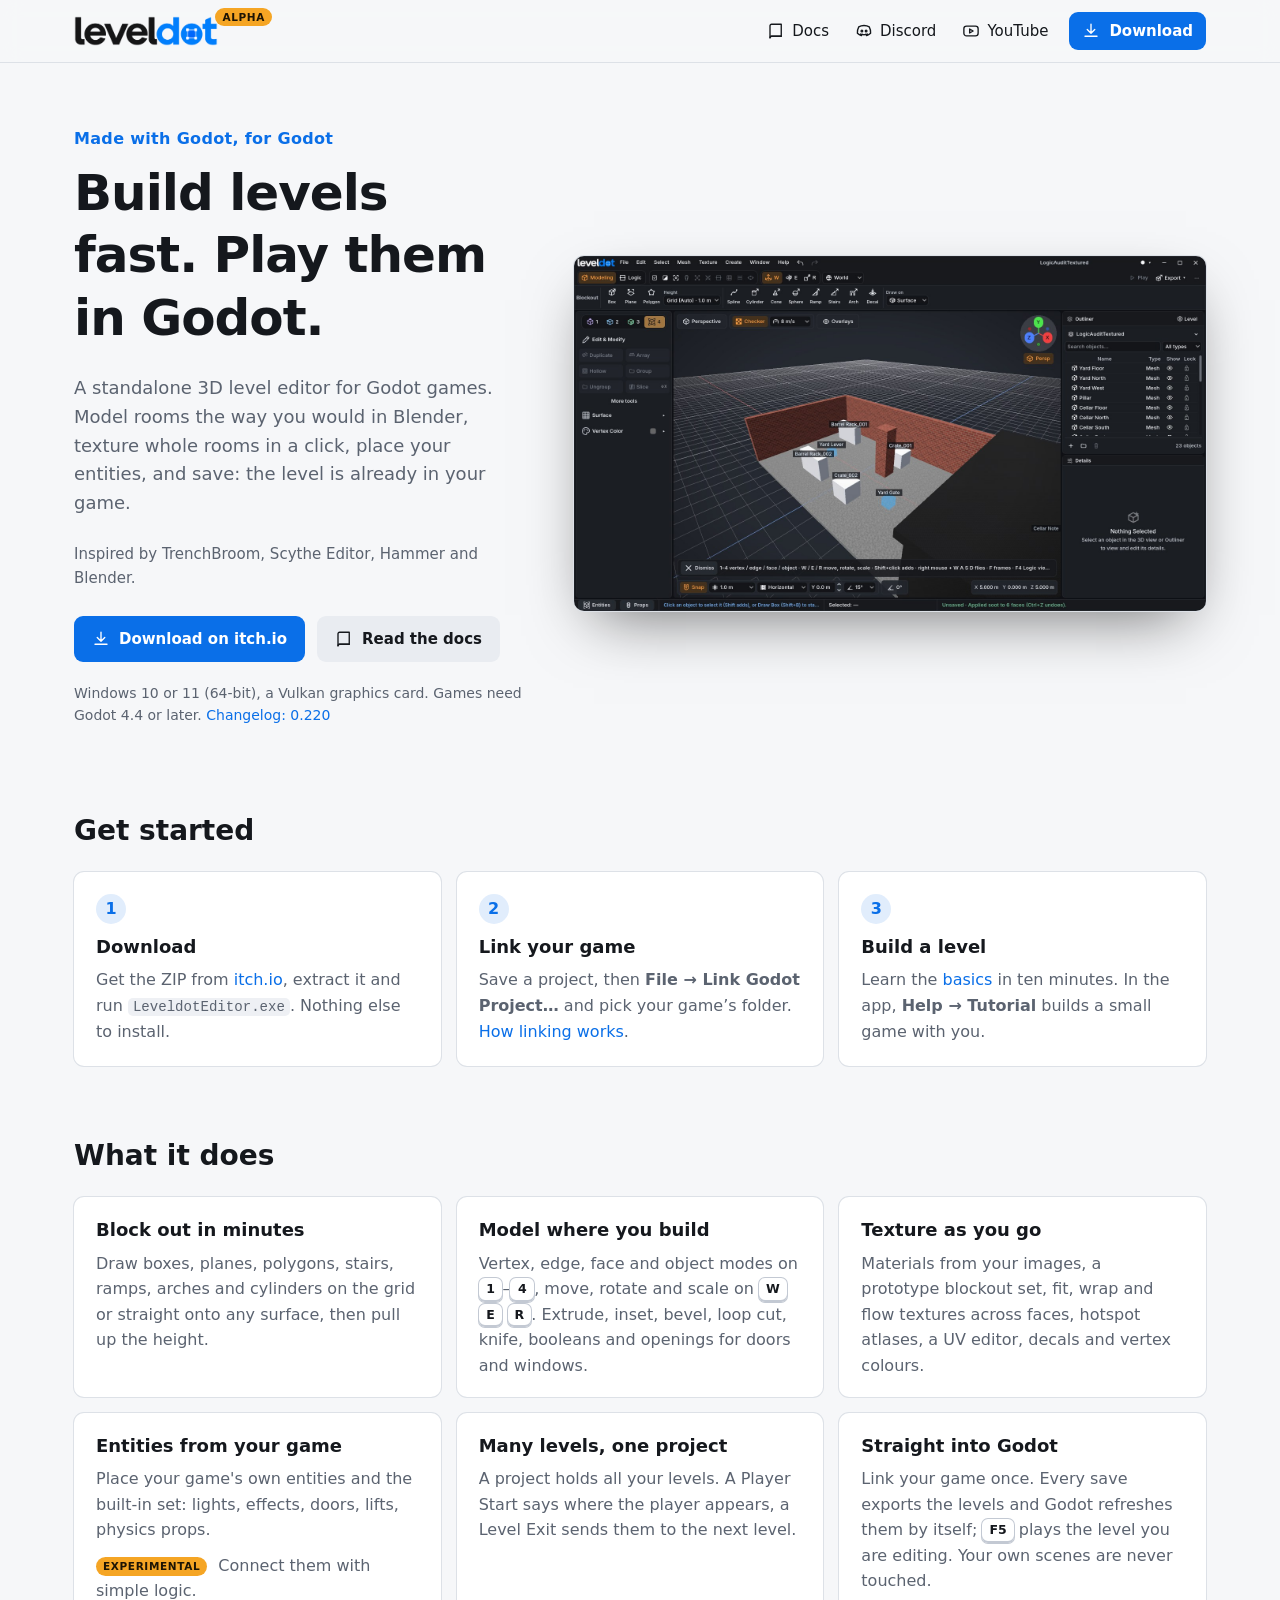
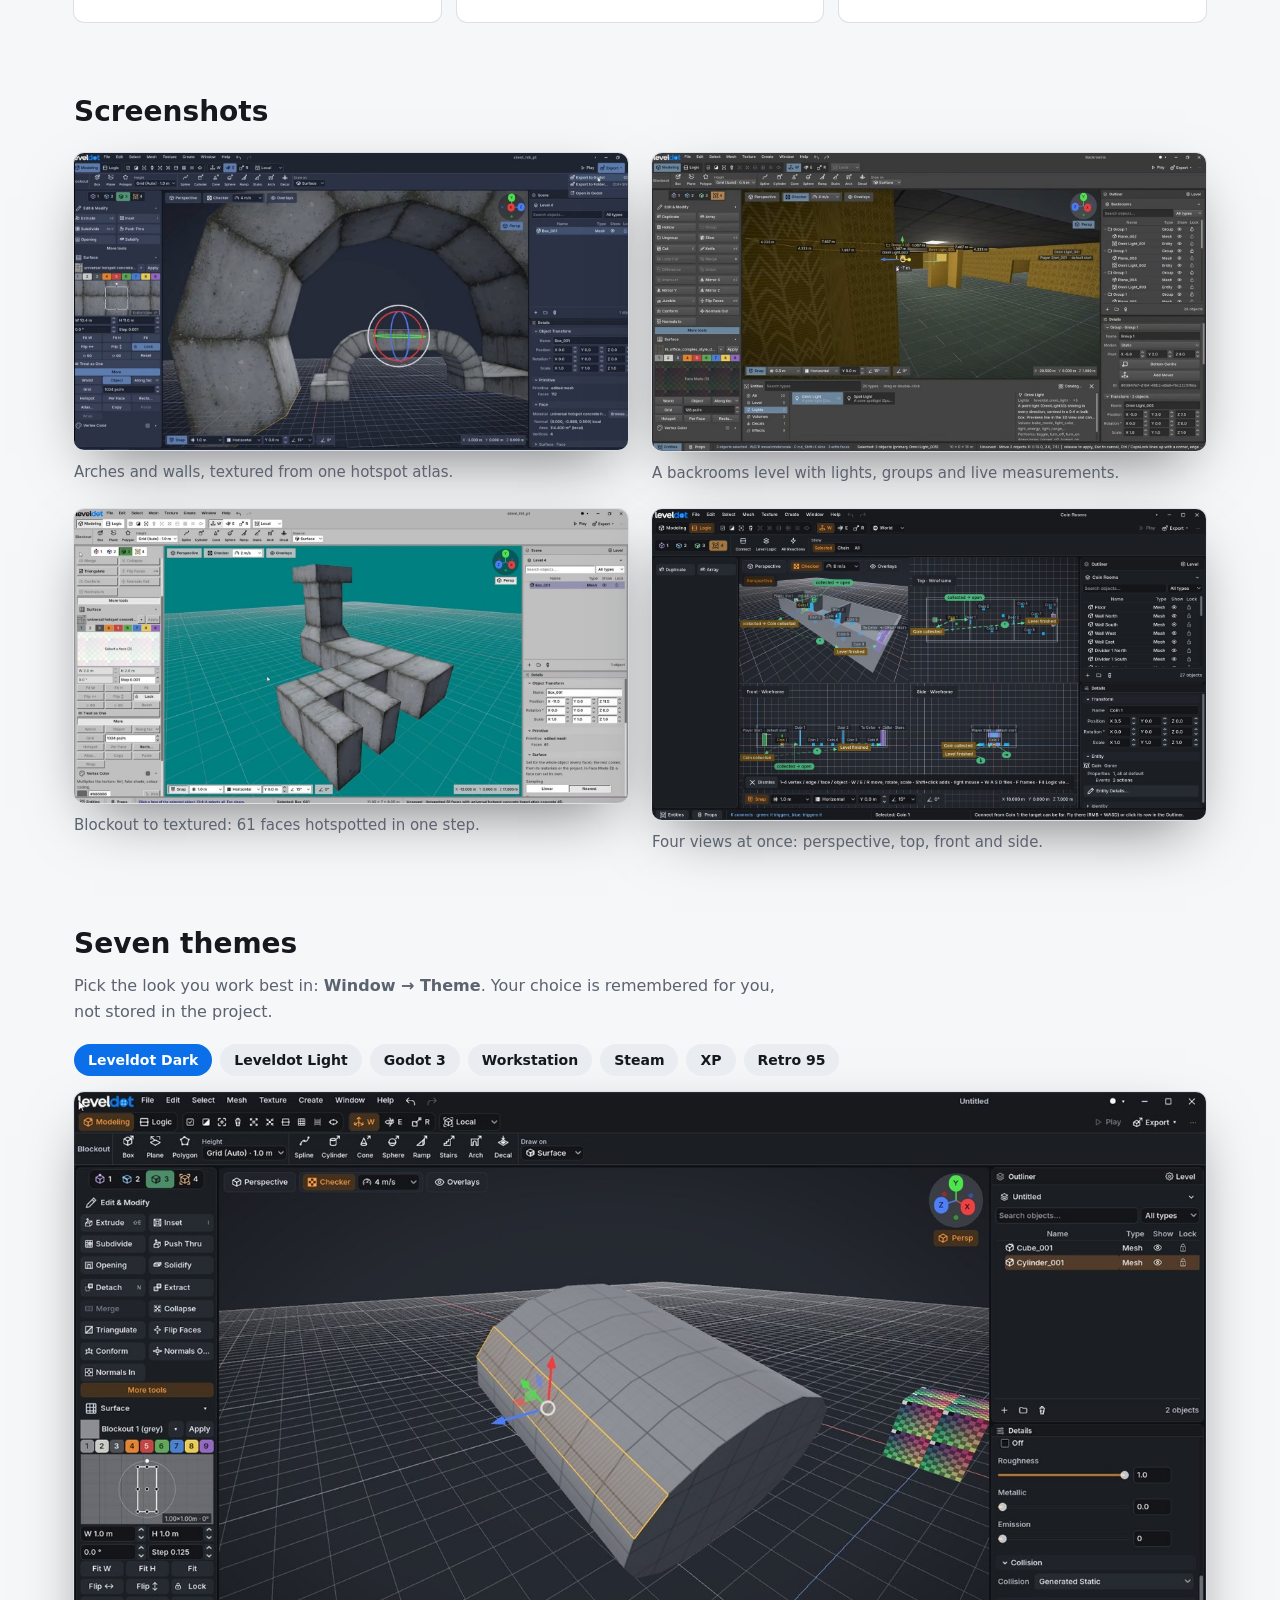
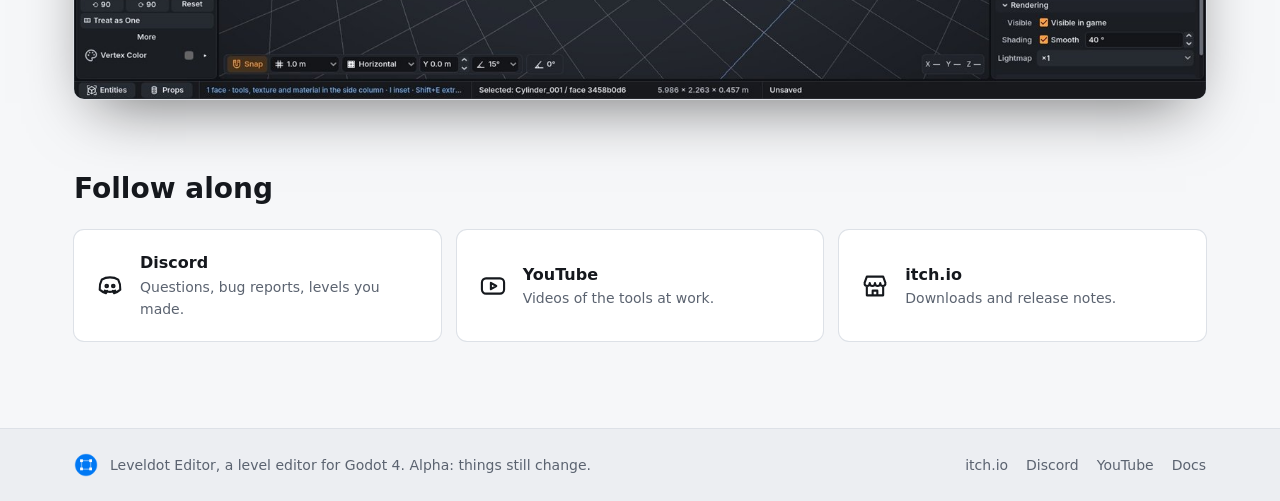
==== commit f2315e67: "Home: inspired-by line under the hero lead Co-Authored-By: Claude Opus 5.5 <noreply@anthropic.com>" ====
--- a/site/index.html
+++ b/site/index.html
@@ -9,7 +9,7 @@
 <meta property="og:description" content="A level editor for Godot 4: block out, model and texture levels, then play them in your game.">
 <meta property="og:image" content="img/shot-modeling.jpg">
 <link rel="icon" href="img/icon.png">
-<link rel="stylesheet" href="style.css?v=c3931f06c8">
+<link rel="stylesheet" href="style.css?v=58ceeb0bc4">
 </head>
 <body>
 <header class="top">
@@ -36,6 +36,7 @@
       <p class="eyebrow">Made with Godot, for Godot</p>
       <h1>Build levels fast. Play them in Godot.</h1>
       <p class="lead">A standalone 3D level editor for Godot games. Model rooms the way you would in Blender, texture whole rooms in a click, place your entities, and save: the level is already in your game.</p>
+      <p class="inspired">Inspired by TrenchBroom, Scythe Editor, Hammer and Blender.</p>
       <div class="actions">
         <a class="button primary" href="https://onur-c.itch.io/leveldot-editor" target="_blank" rel="noopener">
           <svg class="icon" viewBox="0 0 24 24" aria-hidden="true" fill="none" stroke="currentColor" stroke-width="1.8" stroke-linecap="round" stroke-linejoin="round"><path d="M12 3v12m0 0-5-5m5 5 5-5M4 19h16"/></svg>
--- a/site/style.css
+++ b/site/style.css
@@ -133,6 +133,7 @@
 .lead { font-size: 18px; color: var(--text-muted); margin: 0 0 28px; }
 .actions { display: flex; flex-wrap: wrap; gap: 12px; }
 .fine { font-size: 14px; color: var(--text-muted); margin-top: 20px; }
+.inspired { font-size: 15px; color: var(--text-muted); margin: -4px 0 26px; }
 .hero-shot { margin: 0; }
 .hero-shot img, .shots img {
   border-radius: var(--radius);
